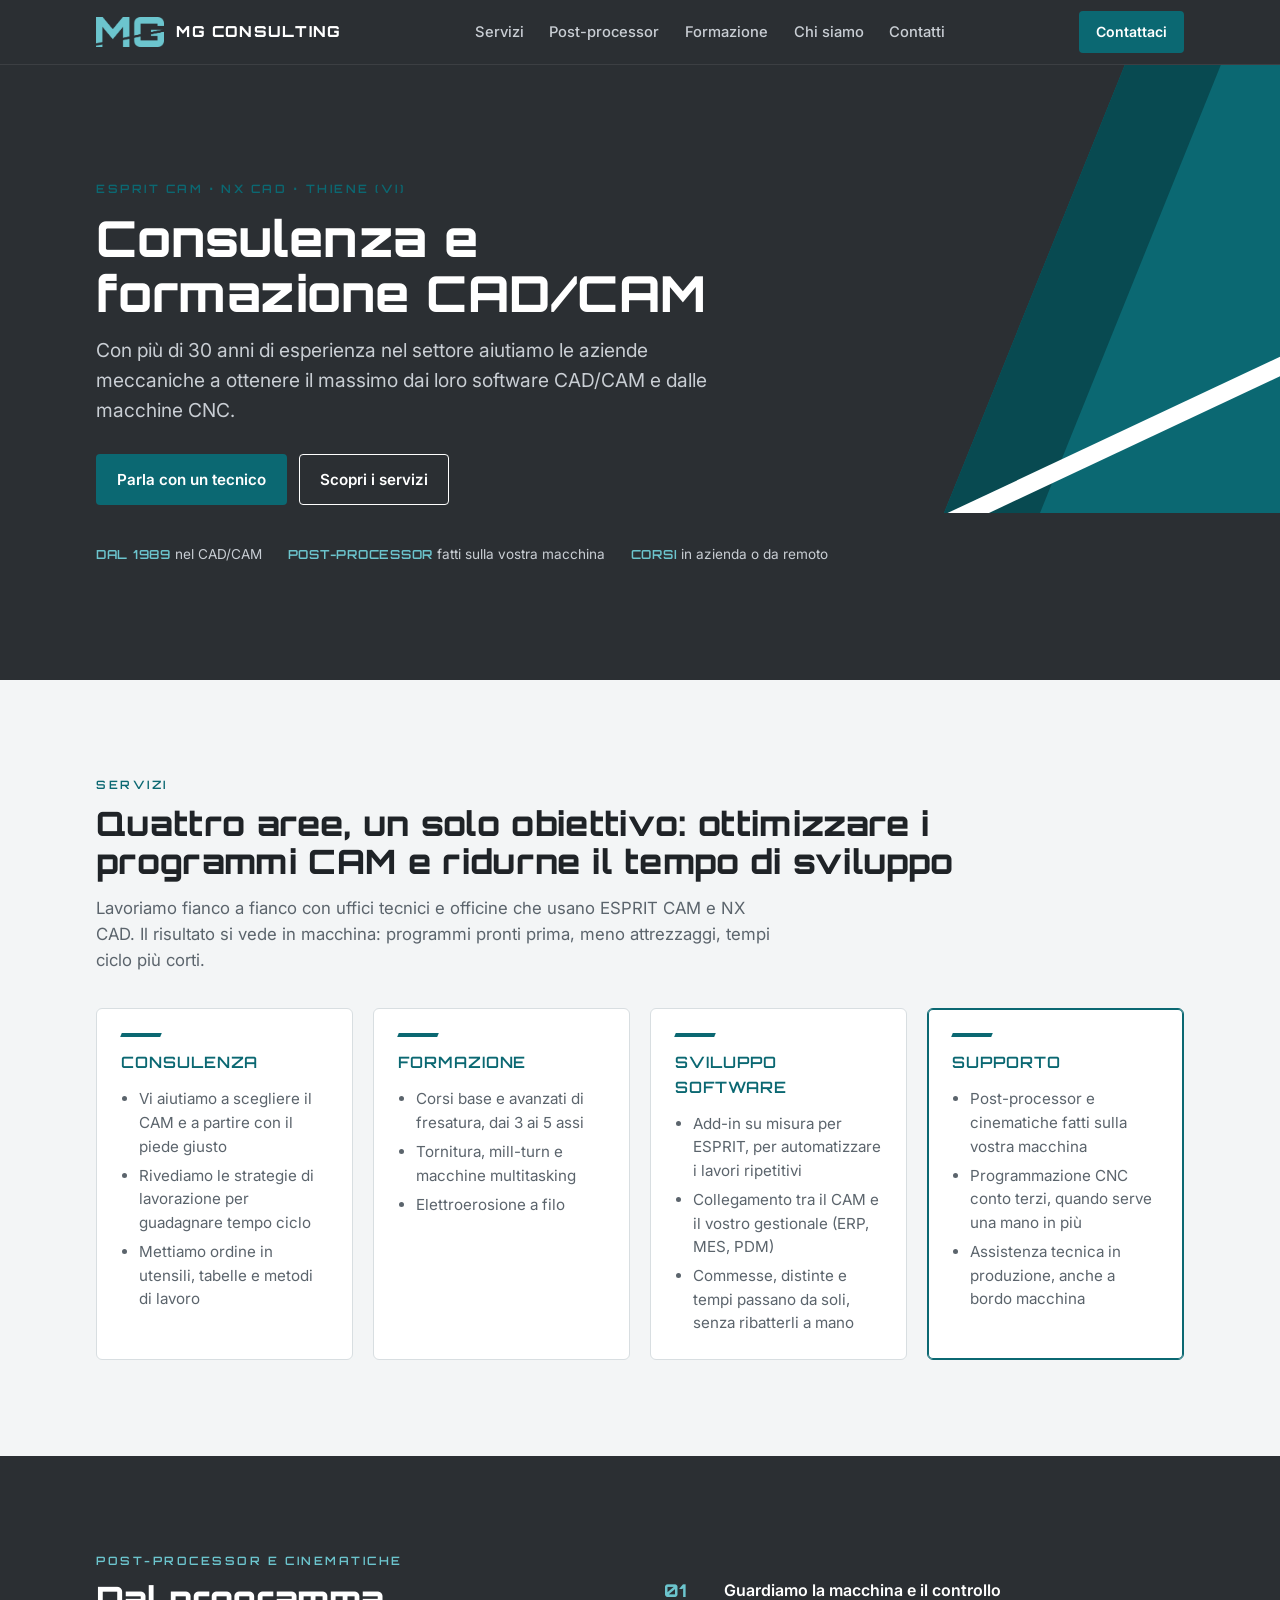
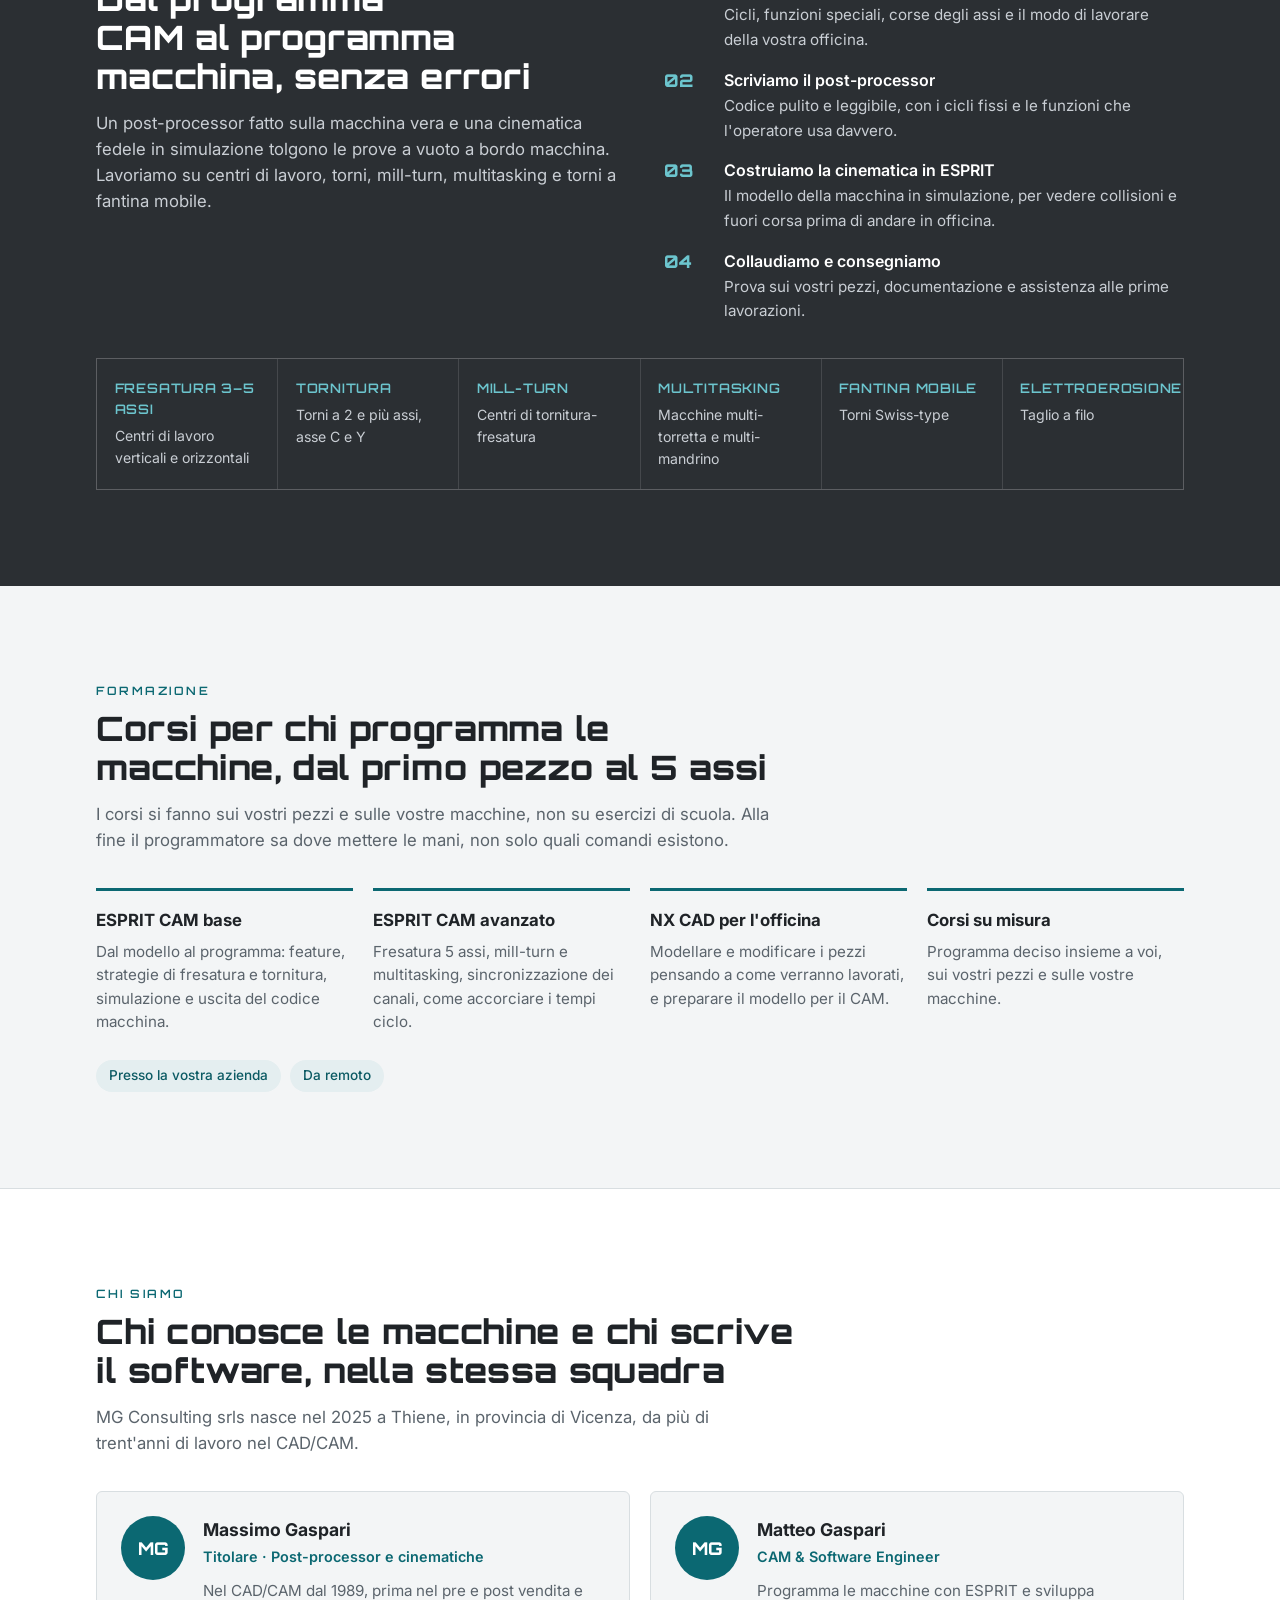
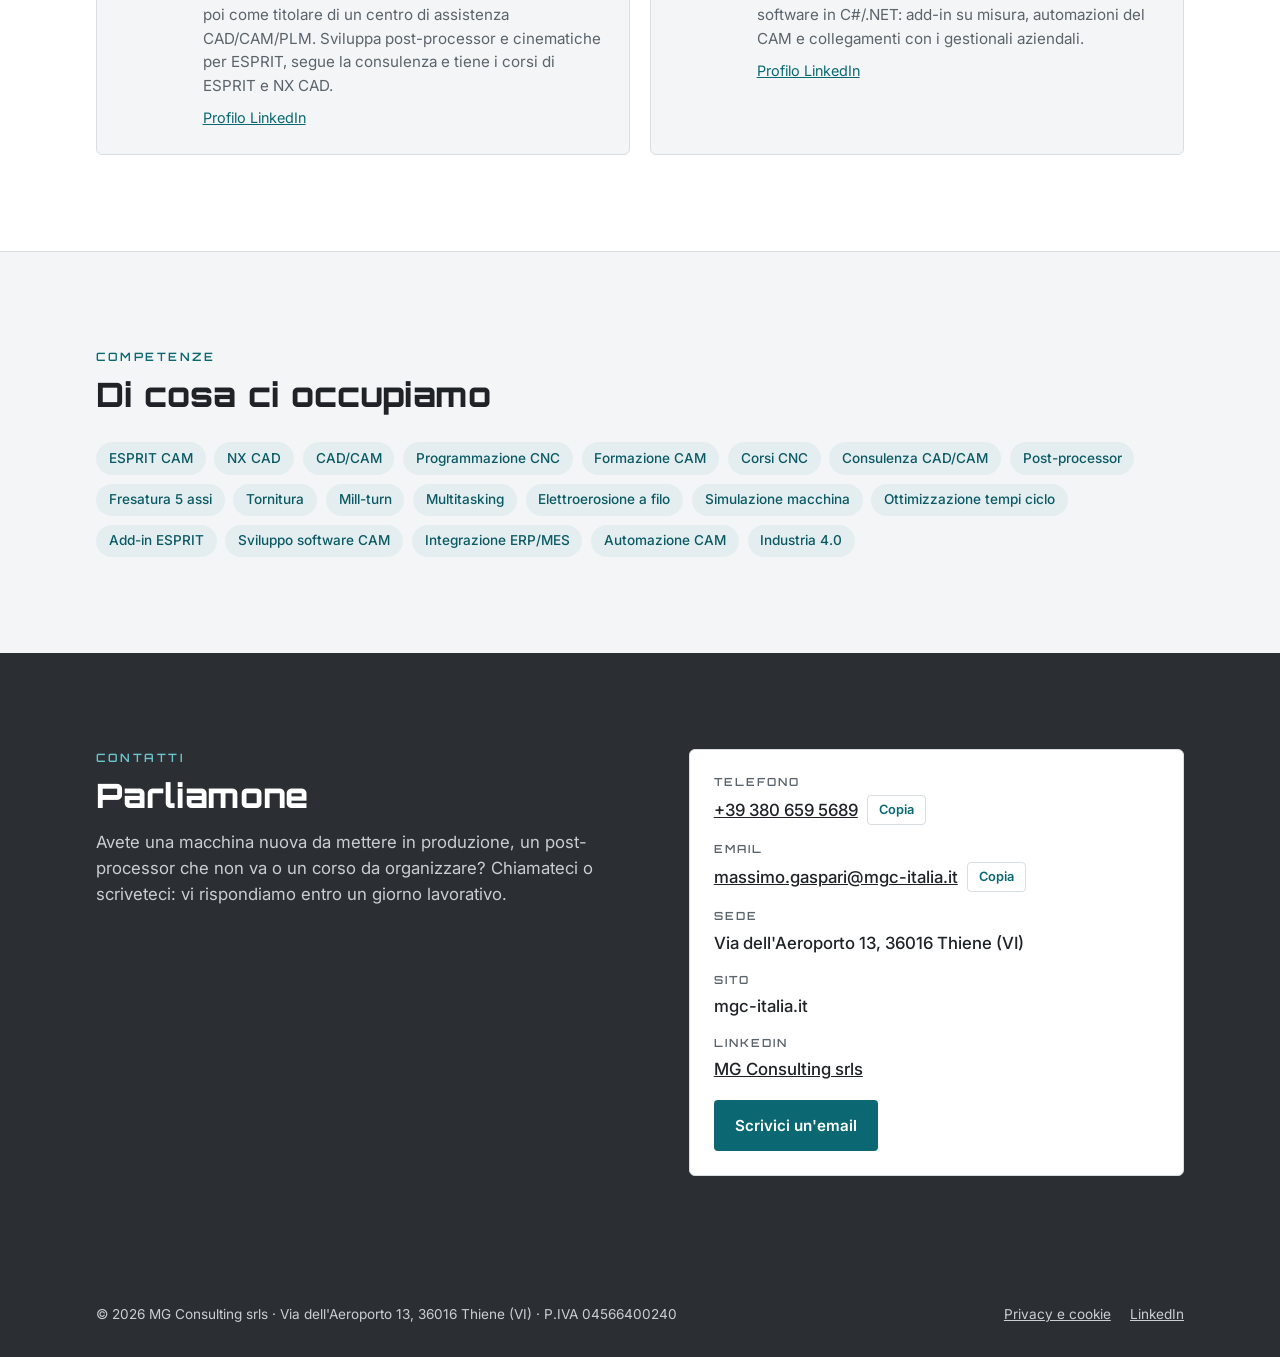
==== index.html @ 458bcc56 "Sito vetrina MG Consulting srls: home, privacy, asset, guida al deploy Co-Authored-By: Claude Fable " ====
<!DOCTYPE html>
<html lang="it">
<head>
<meta charset="utf-8">
<meta name="viewport" content="width=device-width, initial-scale=1">
<title>MG Consulting srls – Consulenza e formazione CAD/CAM su ESPRIT e NX | Thiene (VI)</title>
<meta name="description" content="MG Consulting srls, Thiene (VI): consulenza, formazione, post-processor e cinematiche macchina per ESPRIT CAM e NX CAD. Più di 30 anni di esperienza nel CAD/CAM per aziende meccaniche.">
<link rel="canonical" href="https://www.mgc-italia.it/">
<meta property="og:type" content="website">
<meta property="og:locale" content="it_IT">
<meta property="og:site_name" content="MG Consulting srls">
<meta property="og:title" content="MG Consulting – Consulenza e formazione CAD/CAM">
<meta property="og:description" content="Consulenza, corsi, post-processor e cinematiche per ESPRIT CAM e NX CAD. Thiene (VI).">
<meta property="og:url" content="https://www.mgc-italia.it/">
<meta property="og:image" content="https://www.mgc-italia.it/assets/img/og-image.png">
<meta property="og:image:width" content="1200">
<meta property="og:image:height" content="630">
<meta property="og:image:alt" content="MG Consulting – Consulenza e formazione CAD/CAM">
<meta name="twitter:card" content="summary_large_image">
<meta name="twitter:title" content="MG Consulting – Consulenza e formazione CAD/CAM">
<meta name="twitter:description" content="Consulenza, corsi, post-processor e cinematiche per ESPRIT CAM e NX CAD. Thiene (VI).">
<meta name="twitter:image" content="https://www.mgc-italia.it/assets/img/og-image.png">
<meta name="theme-color" content="#2B2F33">
<link rel="icon" href="favicon.ico" sizes="any">
<link rel="icon" type="image/png" sizes="32x32" href="assets/img/favicon-32.png">
<link rel="apple-touch-icon" href="assets/img/apple-touch-icon.png">
<link rel="preconnect" href="https://fonts.googleapis.com">
<link rel="preconnect" href="https://fonts.gstatic.com" crossorigin>
<link rel="stylesheet" href="https://fonts.googleapis.com/css2?family=Orbitron:wght@600;800&family=Inter:wght@400;500;600;700&display=swap">
<link rel="stylesheet" href="assets/css/style.css">
<script type="application/ld+json">
{
  "@context": "https://schema.org",
  "@type": "ProfessionalService",
  "name": "MG Consulting srls",
  "description": "Consulenza, formazione, post-processor e sviluppo software CAD/CAM su ESPRIT CAM e NX CAD.",
  "url": "https://www.mgc-italia.it/",
  "logo": "https://www.mgc-italia.it/assets/img/logo-quadrato.png",
  "image": "https://www.mgc-italia.it/assets/img/og-image.png",
  "telephone": "+39 380 659 5689",
  "email": "massimo.gaspari@mgc-italia.it",
  "vatID": "IT04566400240",
  "foundingDate": "2025",
  "address": {
    "@type": "PostalAddress",
    "streetAddress": "Via dell'Aeroporto 13",
    "postalCode": "36016",
    "addressLocality": "Thiene",
    "addressRegion": "VI",
    "addressCountry": "IT"
  },
  "sameAs": ["https://www.linkedin.com/company/mg-consulting-cadcam/"],
  "knowsAbout": ["ESPRIT CAM", "NX CAD", "Post-processor", "Programmazione CNC", "Formazione CAD/CAM"]
}
</script>
</head>
<body>
<!-- Link "salta al contenuto": visibile solo quando riceve il focus da tastiera -->
<a class="skip" href="#top">Vai al contenuto</a>
<header>
  <div class="wrap nav">
    <a class="brand" href="#top" aria-label="MG Consulting, inizio pagina">
      <img src="assets/img/logo-chiaro.png" alt="" width="68" height="30">
      <span>MG CONSULTING</span>
    </a>
    <nav class="menu" aria-label="Principale">
      <!-- Bottone visibile solo su schermi stretti: apre/chiude la lista dei link -->
      <button class="menu-toggle" type="button" aria-expanded="false" aria-controls="menu-links">Menu</button>
      <ul id="menu-links">
        <li><a href="#servizi">Servizi</a></li>
        <li><a href="#post">Post-processor</a></li>
        <li><a href="#formazione">Formazione</a></li>
        <li><a href="#team">Chi siamo</a></li>
        <li><a href="#contatti">Contatti</a></li>
      </ul>
    </nav>
    <a class="btn btn-primary" href="#contatti">Contattaci</a>
  </div>
</header>

<main id="top">
<section class="hero">
  <svg class="cut" viewBox="0 0 1600 560" preserveAspectRatio="xMaxYMid slice" aria-hidden="true" focusable="false">
    <polygon points="1180,560 1600,560 1600,0 1406,0" fill="#0B6872"/>
    <polygon points="1180,560 1300,560 1526,0 1406,0" fill="#084A51"/>
    <line x1="1040" y1="640" x2="1700" y2="330" stroke="#FFFFFF" stroke-width="22"/>
  </svg>
  <div class="wrap">
    <p class="eyebrow">ESPRIT CAM · NX CAD · Thiene (VI)</p>
    <h1>Consulenza e formazione CAD/CAM</h1>
    <p class="lead">Con più di 30 anni di esperienza nel settore aiutiamo le aziende meccaniche a ottenere il massimo dai loro software CAD/CAM e dalle macchine CNC.</p>
    <div class="cta">
      <a class="btn btn-primary" href="#contatti">Parla con un tecnico</a>
      <a class="btn btn-ghost" href="#servizi">Scopri i servizi</a>
    </div>
    <div class="facts">
      <div><b>DAL 1989</b> nel CAD/CAM</div>
      <div><b>POST-PROCESSOR</b> fatti sulla vostra macchina</div>
      <div><b>CORSI</b> in azienda o da remoto</div>
    </div>
  </div>
</section>

<section id="servizi">
  <div class="wrap">
    <p class="eyebrow">Servizi</p>
    <h2>Quattro aree, un solo obiettivo: ottimizzare i programmi CAM e ridurne il tempo di sviluppo</h2>
    <p class="lead">Lavoriamo fianco a fianco con uffici tecnici e officine che usano ESPRIT CAM e NX CAD. Il risultato si vede in macchina: programmi pronti prima, meno attrezzaggi, tempi ciclo più corti.</p>
    <div class="grid grid-4">
      <article class="card">
        <div class="mark" aria-hidden="true"></div>
        <h3>Consulenza</h3>
        <ul>
          <li>Vi aiutiamo a scegliere il CAM e a partire con il piede giusto</li>
          <li>Rivediamo le strategie di lavorazione per guadagnare tempo ciclo</li>
          <li>Mettiamo ordine in utensili, tabelle e metodi di lavoro</li>
        </ul>
      </article>
      <article class="card">
        <div class="mark" aria-hidden="true"></div>
        <h3>Formazione</h3>
        <ul>
          <li>Corsi base e avanzati di fresatura, dai 3 ai 5 assi</li>
          <li>Tornitura, mill-turn e macchine multitasking</li>
          <li>Elettroerosione a filo</li>
        </ul>
      </article>
      <article class="card">
        <div class="mark" aria-hidden="true"></div>
        <h3>Sviluppo software</h3>
        <ul>
          <li>Add-in su misura per ESPRIT, per automatizzare i lavori ripetitivi</li>
          <li>Collegamento tra il CAM e il vostro gestionale (ERP, MES, PDM)</li>
          <li>Commesse, distinte e tempi passano da soli, senza ribatterli a mano</li>
        </ul>
      </article>
      <article class="card main">
        <div class="mark" aria-hidden="true"></div>
        <h3>Supporto</h3>
        <ul>
          <li>Post-processor e cinematiche fatti sulla vostra macchina</li>
          <li>Programmazione CNC conto terzi, quando serve una mano in più</li>
          <li>Assistenza tecnica in produzione, anche a bordo macchina</li>
        </ul>
      </article>
    </div>
  </div>
</section>

<section id="post" class="band">
  <div class="wrap">
    <div class="two">
      <div>
        <p class="eyebrow">Post-processor e cinematiche</p>
        <h2>Dal programma CAM al programma macchina, senza errori</h2>
        <p class="lead">Un post-processor fatto sulla macchina vera e una cinematica fedele in simulazione tolgono le prove a vuoto a bordo macchina. Lavoriamo su centri di lavoro, torni, mill-turn, multitasking e torni a fantina mobile.</p>
      </div>
      <ol class="steps">
        <li><div><b>Guardiamo la macchina e il controllo</b><span>Cicli, funzioni speciali, corse degli assi e il modo di lavorare della vostra officina.</span></div></li>
        <li><div><b>Scriviamo il post-processor</b><span>Codice pulito e leggibile, con i cicli fissi e le funzioni che l'operatore usa davvero.</span></div></li>
        <li><div><b>Costruiamo la cinematica in ESPRIT</b><span>Il modello della macchina in simulazione, per vedere collisioni e fuori corsa prima di andare in officina.</span></div></li>
        <li><div><b>Collaudiamo e consegniamo</b><span>Prova sui vostri pezzi, documentazione e assistenza alle prime lavorazioni.</span></div></li>
      </ol>
    </div>
    <!-- role="list" esplicito: con list-style:none alcuni screen reader perdono la semantica di lista -->
    <ul class="machines" role="list" aria-label="Tipi di lavorazione coperti">
      <li><b>FRESATURA 3–5 ASSI</b><span>Centri di lavoro verticali e orizzontali</span></li>
      <li><b>TORNITURA</b><span>Torni a 2 e più assi, asse C e Y</span></li>
      <li><b>MILL-TURN</b><span>Centri di tornitura-fresatura</span></li>
      <li><b>MULTITASKING</b><span>Macchine multi-torretta e multi-mandrino</span></li>
      <li><b>FANTINA MOBILE</b><span>Torni Swiss-type</span></li>
      <li><b>ELETTROEROSIONE</b><span>Taglio a filo</span></li>
    </ul>
  </div>
</section>

<section id="formazione">
  <div class="wrap">
    <p class="eyebrow">Formazione</p>
    <h2>Corsi per chi programma le macchine, dal primo pezzo al 5 assi</h2>
    <p class="lead">I corsi si fanno sui vostri pezzi e sulle vostre macchine, non su esercizi di scuola. Alla fine il programmatore sa dove mettere le mani, non solo quali comandi esistono.</p>
    <div class="courses">
      <div class="course"><h3>ESPRIT CAM base</h3><p>Dal modello al programma: feature, strategie di fresatura e tornitura, simulazione e uscita del codice macchina.</p></div>
      <div class="course"><h3>ESPRIT CAM avanzato</h3><p>Fresatura 5 assi, mill-turn e multitasking, sincronizzazione dei canali, come accorciare i tempi ciclo.</p></div>
      <div class="course"><h3>NX CAD per l'officina</h3><p>Modellare e modificare i pezzi pensando a come verranno lavorati, e preparare il modello per il CAM.</p></div>
      <div class="course"><h3>Corsi su misura</h3><p>Programma deciso insieme a voi, sui vostri pezzi e sulle vostre macchine.</p></div>
    </div>
    <div class="modes">
      <span class="chip">Presso la vostra azienda</span>
      <span class="chip">Da remoto</span>
    </div>
  </div>
</section>

<section id="team" class="team">
  <div class="wrap">
    <p class="eyebrow">Chi siamo</p>
    <h2>Chi conosce le macchine e chi scrive il software, nella stessa squadra</h2>
    <p class="lead">MG Consulting srls nasce nel 2025 a Thiene, in provincia di Vicenza, da più di trent'anni di lavoro nel CAD/CAM.</p>
    <div class="people">
      <article class="person">
        <div class="avatar" aria-hidden="true">MG</div>
        <div>
          <h3>Massimo Gaspari</h3>
          <p class="role">Titolare · Post-processor e cinematiche</p>
          <p>Nel CAD/CAM dal 1989, prima nel pre e post vendita e poi come titolare di un centro di assistenza CAD/CAM/PLM. Sviluppa post-processor e cinematiche per ESPRIT, segue la consulenza e tiene i corsi di ESPRIT e NX CAD.</p>
          <a href="https://www.linkedin.com/in/massimo-gaspari/" target="_blank" rel="noopener" aria-label="Profilo LinkedIn di Massimo Gaspari (si apre in una nuova scheda)">Profilo LinkedIn</a>
        </div>
      </article>
      <article class="person">
        <div class="avatar" aria-hidden="true">MG</div>
        <div>
          <h3>Matteo Gaspari</h3>
          <p class="role">CAM &amp; Software Engineer</p>
          <p>Programma le macchine con ESPRIT e sviluppa software in C#/.NET: add-in su misura, automazioni del CAM e collegamenti con i gestionali aziendali.</p>
          <a href="https://www.linkedin.com/in/matteo-gaspari-7894171b9/" target="_blank" rel="noopener" aria-label="Profilo LinkedIn di Matteo Gaspari (si apre in una nuova scheda)">Profilo LinkedIn</a>
        </div>
      </article>
    </div>
  </div>
</section>

<section id="competenze">
  <div class="wrap">
    <p class="eyebrow">Competenze</p>
    <h2>Di cosa ci occupiamo</h2>
    <div class="tags">
      <span class="chip">ESPRIT CAM</span><span class="chip">NX CAD</span><span class="chip">CAD/CAM</span><span class="chip">Programmazione CNC</span><span class="chip">Formazione CAM</span><span class="chip">Corsi CNC</span><span class="chip">Consulenza CAD/CAM</span><span class="chip">Post-processor</span><span class="chip">Fresatura 5 assi</span><span class="chip">Tornitura</span><span class="chip">Mill-turn</span><span class="chip">Multitasking</span><span class="chip">Elettroerosione a filo</span><span class="chip">Simulazione macchina</span><span class="chip">Ottimizzazione tempi ciclo</span><span class="chip">Add-in ESPRIT</span><span class="chip">Sviluppo software CAM</span><span class="chip">Integrazione ERP/MES</span><span class="chip">Automazione CAM</span><span class="chip">Industria 4.0</span>
    </div>
  </div>
</section>

<section id="contatti" class="band">
  <div class="wrap contact">
    <div>
      <p class="eyebrow">Contatti</p>
      <h2>Parliamone</h2>
      <p class="lead">Avete una macchina nuova da mettere in produzione, un post-processor che non va o un corso da organizzare? Chiamateci o scriveteci: vi rispondiamo entro un giorno lavorativo.</p>
    </div>
    <div class="cbox">
      <dl>
        <div><dt>Telefono</dt><dd><a id="tel" href="tel:+393806595689">+39 380 659 5689</a><button class="copy" type="button" data-copy="+39 380 659 5689" data-target="tel" data-label="Numero di telefono" aria-label="Copia il numero di telefono">Copia</button></dd></div>
        <div><dt>Email</dt><dd><a id="mail" href="mailto:massimo.gaspari@mgc-italia.it">massimo.gaspari@mgc-italia.it</a><button class="copy" type="button" data-copy="massimo.gaspari@mgc-italia.it" data-target="mail" data-label="Indirizzo email" aria-label="Copia l'indirizzo email">Copia</button></dd></div>
        <div><dt>Sede</dt><dd>Via dell'Aeroporto 13, 36016 Thiene (VI)</dd></div>
        <div><dt>Sito</dt><dd>mgc-italia.it</dd></div>
        <div><dt>LinkedIn</dt><dd><a href="https://www.linkedin.com/company/mg-consulting-cadcam/" target="_blank" rel="noopener" aria-label="MG Consulting srls su LinkedIn (si apre in una nuova scheda)">MG Consulting srls</a></dd></div>
      </dl>
      <a class="btn btn-primary" href="mailto:massimo.gaspari@mgc-italia.it">Scrivici un'email</a>
      <!-- Regione live: annuncia agli screen reader l'esito dei pulsanti "Copia" -->
      <span id="copy-live" class="sr-only" aria-live="polite" aria-atomic="true"></span>
    </div>
  </div>
</section>
</main>

<footer>
  <div class="wrap">
    <div>© 2026 MG Consulting srls · Via dell'Aeroporto 13, 36016 Thiene (VI) · P.IVA 04566400240</div>
    <nav class="flinks" aria-label="Piè di pagina"><a href="privacy.html">Privacy e cookie</a><a href="https://www.linkedin.com/company/mg-consulting-cadcam/" target="_blank" rel="noopener" aria-label="LinkedIn (si apre in una nuova scheda)">LinkedIn</a></nav>
  </div>
</footer>

<script>
(function(){
  'use strict';

  /* Menu mobile: il bottone "Menu" mostra/nasconde la lista dei link (solo sotto i 900px, vedi CSS) */
  var nav=document.querySelector('.menu'), toggle=document.querySelector('.menu-toggle');
  if(nav&&toggle){
    function setOpen(open){
      nav.classList.toggle('open',open);
      toggle.setAttribute('aria-expanded',open?'true':'false');
    }
    toggle.addEventListener('click',function(){ setOpen(!nav.classList.contains('open')); });
    // Chiude il menu quando si sceglie una voce o si preme Esc
    nav.querySelectorAll('a').forEach(function(a){ a.addEventListener('click',function(){ setOpen(false); }); });
    document.addEventListener('keydown',function(e){
      if(e.key==='Escape'&&nav.classList.contains('open')){ setOpen(false); toggle.focus(); }
    });
  }

  /* Pulsanti "Copia": navigator.clipboard, con fallback su execCommand e infine sulla selezione del testo */
  var live=document.getElementById('copy-live');
  function announce(msg){
    if(!live) return;
    live.textContent='';
    setTimeout(function(){ live.textContent=msg; },50);
  }
  function selectText(el){
    var r=document.createRange(); r.selectNodeContents(el);
    var s=window.getSelection(); s.removeAllRanges(); s.addRange(r);
  }
  function legacyCopy(text){
    var ta=document.createElement('textarea');
    ta.value=text; ta.setAttribute('readonly',''); ta.setAttribute('aria-hidden','true');
    ta.style.position='fixed'; ta.style.left='-9999px';
    document.body.appendChild(ta); ta.select();
    var ok=false;
    try{ ok=document.execCommand('copy'); }catch(e){ ok=false; }
    document.body.removeChild(ta);
    return ok;
  }
  document.querySelectorAll('.copy').forEach(function(b){
    b.addEventListener('click',function(){
      var text=b.dataset.copy, label=b.dataset.label||'Testo';
      function done(){
        b.textContent='Copiato';
        announce(label+' copiato negli appunti');
        setTimeout(function(){ b.textContent='Copia'; },1500);
      }
      function fail(){
        var target=document.getElementById(b.dataset.target);
        if(target) selectText(target);
        announce('Copia automatica non disponibile: il testo è selezionato, copialo manualmente');
      }
      if(navigator.clipboard&&navigator.clipboard.writeText){
        navigator.clipboard.writeText(text).then(done,function(){ legacyCopy(text)?done():fail(); });
      }else{
        legacyCopy(text)?done():fail();
      }
    });
  });
})();
</script>
</body>
</html>
---- assets/css/style.css ----
/* MG Consulting srls — foglio di stile del sito
   Colori e font del marchio: grafite + verde petrolio, Orbitron per i titoli, Inter per il testo. */
/* Layout: una colonna centrata (max 1120px); bande a tutta larghezza; firma visiva = il "taglio" diagonale del logo */
:root{
  --teal:#0B6872; --teal-deep:#084A51; --teal-light:#6CC5CE; --graphite:#2B2F33;
  --bg:#F3F5F6; --bg-2:#FFFFFF; --fg:#1F2327; --fg-2:#5B646C; --line:#D8DEE1;
  --band:#2B2F33; --band-fg:#FFFFFF; --band-fg-2:#C9CED4; --accent:#0B6872; --accent-ink:#FFFFFF;
  --chip:#E4EEF0; --chip-fg:#0B5A63;
  --display:'Orbitron',system-ui,sans-serif; --body:'Inter',system-ui,-apple-system,"Segoe UI",sans-serif;
}
@media (prefers-color-scheme: dark){ :root{
  --bg:#1C1F22; --bg-2:#25292D; --fg:#ECEFF1; --fg-2:#A9B2BA; --line:#394045;
  --band:#15181B; --accent:#0F7F8B; --chip:#1E3C41; --chip-fg:#9ADCE3; color-scheme:dark } }

*,*::before,*::after{box-sizing:border-box}
body{background:var(--bg);color:var(--fg);font-family:var(--body);font-size:16px;line-height:1.55;margin:0}
h1,h2,h3{margin:0;text-wrap:balance}
p{margin:0}
a{color:inherit}
img{max-width:100%}
.wrap{max-width:1120px;margin-inline:auto;padding-left:max(16px,env(safe-area-inset-left,0px));padding-right:max(16px,env(safe-area-inset-right,0px))}
.eyebrow{font-family:var(--display);font-weight:600;font-size:.72rem;letter-spacing:.22em;text-transform:uppercase;color:var(--accent)}
.band .eyebrow{color:var(--teal-light)}
h2{font-family:var(--display);font-weight:800;font-size:clamp(1.5rem,3.2vw,2.1rem);letter-spacing:.01em;line-height:1.15;margin-top:.6rem}
.lead{color:var(--fg-2);font-size:1.05rem;max-width:62ch;margin-top:.9rem}
section{padding-block:clamp(56px,8vw,96px)}
.btn{display:inline-flex;align-items:center;gap:.5rem;padding:.8rem 1.25rem;border-radius:4px;font-weight:600;text-decoration:none;font-size:.95rem;border:1.5px solid transparent;transition:background .15s,color .15s}
.btn-primary{background:var(--accent);color:var(--accent-ink)}
.btn-primary:hover{background:var(--teal-deep)}
.btn-ghost{border-color:currentColor;color:var(--band-fg)}
.btn-ghost:hover{background:rgba(255,255,255,.08)}
/* Focus da tastiera: verde petrolio sulle sezioni chiare (5.9:1 su --bg), verde chiaro su quelle scure (6.8:1 su --band) */
:focus-visible{outline:3px solid var(--accent);outline-offset:2px}
header :focus-visible,.hero :focus-visible,.band :focus-visible,footer :focus-visible{outline-color:var(--teal-light)}
.cbox :focus-visible{outline-color:var(--accent)}
/* Testo presente solo per gli screen reader (es. regione aria-live dei pulsanti Copia) */
.sr-only{position:absolute;width:1px;height:1px;padding:0;margin:-1px;overflow:hidden;clip:rect(0,0,0,0);white-space:nowrap;border:0}

/* Header */
header{position:sticky;top:0;z-index:9;background:var(--band);color:var(--band-fg);border-bottom:1px solid rgba(255,255,255,.08)}
.nav{display:flex;align-items:center;justify-content:space-between;gap:1rem;min-height:64px}
.brand{display:flex;align-items:center;gap:.75rem;text-decoration:none}
.brand img{height:30px;width:auto}
.brand span{font-family:var(--display);font-weight:800;font-size:.95rem;letter-spacing:.08em;white-space:nowrap}
.nav ul{list-style:none;margin:0;padding:0;display:flex;gap:1.6rem;font-size:.92rem;font-weight:500}
.nav ul a{text-decoration:none;color:var(--band-fg-2);white-space:nowrap}
.nav ul a:hover{color:var(--band-fg)}
.nav .btn{padding:.55rem 1rem;font-size:.88rem}
.menu-toggle{display:none;background:transparent;color:var(--band-fg);border:1.5px solid rgba(255,255,255,.35);border-radius:4px;padding:.5rem .8rem;font:inherit;font-size:.88rem;font-weight:600;cursor:pointer}
.menu-toggle:hover{border-color:var(--band-fg)}
.menu-toggle[aria-expanded="true"]{background:rgba(255,255,255,.08)}
/* Sotto i 900px la lista dei link sparisce e compare il bottone "Menu";
   il pannello si apre sotto l'header (position:absolute rispetto all'header, che è sticky) */
@media (max-width:900px){
  .nav{gap:.75rem}
  .menu{margin-left:auto}
  .menu-toggle{display:inline-flex;align-items:center}
  .nav ul{display:none;position:absolute;top:100%;left:0;right:0;flex-direction:column;gap:0;background:var(--band);border-bottom:1px solid rgba(255,255,255,.12);padding:.4rem 0 .6rem;box-shadow:0 12px 24px rgba(0,0,0,.25)}
  .menu.open ul{display:flex}
  .nav ul a{display:block;padding:.8rem max(16px,env(safe-area-inset-left,0px));font-size:1rem}
}
/* Su schermi molto stretti resta solo il marchio grafico: il nome esteso non ci sta insieme a Menu e Contattaci */
@media (max-width:480px){.brand span{display:none}}

/* Hero: banda grafite con blocco verde tagliato dalla diagonale */
.hero{background:var(--band);color:var(--band-fg);position:relative;overflow:hidden;padding-block:clamp(64px,9vw,120px)}
.hero .cut{position:absolute;inset:0;pointer-events:none}
.hero .wrap{position:relative}
/* Su schermi stretti il blocco verde viene spostato a destra, così non finisce dietro al titolo */
@media (max-width:820px){.hero .cut{right:auto;height:100%;width:calc(100vw + 300px)}}
.hero h1{margin-top:.8rem;font-family:var(--display);font-weight:800;font-size:clamp(1.7rem,4.4vw,3.1rem);line-height:1.12;letter-spacing:.01em;max-width:16ch}
.hero .lead{color:var(--band-fg-2);font-size:clamp(1rem,1.6vw,1.2rem);max-width:52ch}
.hero .cta{display:flex;flex-wrap:wrap;gap:.75rem;margin-top:1.8rem}
.hero .facts{display:flex;flex-wrap:wrap;gap:.6rem 1.6rem;margin-top:2.4rem;font-size:.85rem;color:var(--band-fg-2)}
.hero .facts b{color:var(--teal-light);font-family:var(--display);font-weight:600;letter-spacing:.06em;font-size:.78rem}

/* Servizi */
.grid{display:grid;gap:1.25rem;margin-top:2.2rem}
.grid-4{grid-template-columns:repeat(auto-fit,minmax(240px,1fr))}
.card{background:var(--bg-2);border:1px solid var(--line);border-radius:6px;padding:1.5rem;min-width:0;display:flex;flex-direction:column;gap:.8rem}
.card h3{font-family:var(--display);font-weight:600;font-size:.98rem;letter-spacing:.06em;text-transform:uppercase;color:var(--accent)}
.card .mark{width:40px;height:4px;background:var(--accent);transform:skewX(-22deg)}
.card ul{margin:0;padding-left:1.1rem;color:var(--fg-2);font-size:.95rem;display:grid;gap:.35rem}
.card.main{border-color:var(--accent);box-shadow:inset 0 0 0 1px var(--accent)}

/* Macchine: striscia scura */
.band{background:var(--band);color:var(--band-fg)}
.band .lead{color:var(--band-fg-2)}
.machines{display:grid;grid-template-columns:repeat(auto-fit,minmax(170px,1fr));gap:1px;background:rgba(255,255,255,.12);border:1px solid rgba(255,255,255,.12);margin:2.2rem 0 0;padding:0;list-style:none}
.machines li{background:var(--band);padding:1.2rem 1.1rem;min-width:0}
.machines b{display:block;font-family:var(--display);font-weight:600;font-size:.82rem;letter-spacing:.06em;color:var(--teal-light)}
.machines span{display:block;color:var(--band-fg-2);font-size:.88rem;margin-top:.35rem}
.two{display:grid;grid-template-columns:1fr 1fr;gap:3rem;align-items:start}
@media (max-width:820px){.two{grid-template-columns:1fr;gap:2rem}}
.steps{list-style:none;margin:1.6rem 0 0;padding:0;display:grid;gap:1rem;counter-reset:s}
.steps li{display:grid;grid-template-columns:44px 1fr;gap:1rem;align-items:start;min-width:0}
.steps li::before{counter-increment:s;content:counter(s,decimal-leading-zero);font-family:var(--display);font-weight:800;color:var(--teal-light);font-size:1.1rem;line-height:1.4}
.steps b{display:block;font-weight:600}
.steps span{color:var(--band-fg-2);font-size:.95rem}

/* Formazione */
.courses{display:grid;grid-template-columns:repeat(auto-fit,minmax(220px,1fr));gap:1.25rem;margin-top:2.2rem}
.course{border-top:3px solid var(--accent);padding-top:1rem;min-width:0}
.course h3{font-weight:700;font-size:1.05rem}
.course p{color:var(--fg-2);font-size:.95rem;margin-top:.4rem}
.modes{display:flex;flex-wrap:wrap;gap:.6rem;margin-top:1.6rem}
.chip{background:var(--chip);color:var(--chip-fg);border-radius:999px;padding:.35rem .8rem;font-size:.85rem;font-weight:500}

/* Team */
.team{background:var(--bg-2);border-block:1px solid var(--line)}
.people{display:grid;grid-template-columns:repeat(auto-fit,minmax(300px,1fr));gap:1.25rem;margin-top:2.2rem}
.person{background:var(--bg);border:1px solid var(--line);border-radius:6px;padding:1.5rem;display:grid;grid-template-columns:64px 1fr;gap:1.1rem;min-width:0}
.avatar{width:64px;height:64px;border-radius:50%;background:var(--accent);color:#fff;display:grid;place-items:center;font-family:var(--display);font-weight:800;font-size:1.1rem}
.person h3{font-weight:700;font-size:1.1rem}
.person .role{color:var(--accent);font-weight:600;font-size:.9rem;margin-top:.15rem}
.person p{color:var(--fg-2);font-size:.95rem;margin-top:.7rem}
.person a{font-size:.9rem;color:var(--accent);display:inline-block;margin-top:.6rem}

/* Competenze */
.tags{display:flex;flex-wrap:wrap;gap:.55rem;margin-top:1.8rem}

/* Contatti */
.contact{display:grid;grid-template-columns:1.1fr 1fr;gap:3rem;align-items:start}
@media (max-width:820px){.contact{grid-template-columns:1fr;gap:2rem}}
.cbox{background:var(--bg-2);color:var(--fg);border:1px solid var(--line);border-radius:6px;padding:1.5rem;display:grid;gap:1.1rem}
.cbox dl{margin:0;display:grid;gap:1rem}
.cbox dt{font-family:var(--display);font-weight:600;font-size:.7rem;letter-spacing:.18em;text-transform:uppercase;color:var(--fg-2)}
.cbox dd{margin:.25rem 0 0;font-size:1.05rem;font-weight:500;display:flex;flex-wrap:wrap;align-items:center;gap:.6rem}
.copy{border:1px solid var(--line);background:transparent;color:var(--accent);border-radius:4px;padding:.25rem .6rem;font:inherit;font-size:.8rem;font-weight:600;cursor:pointer}
.copy:hover{background:var(--chip)}
.cbox .btn{justify-self:start}

footer{background:var(--band);color:var(--band-fg-2);font-size:.85rem;padding-block:2rem}
footer .wrap{display:flex;flex-wrap:wrap;justify-content:space-between;gap:1rem}
footer a{color:var(--band-fg-2)}
@media (prefers-reduced-motion:reduce){*{transition:none!important}}
footer .flinks{display:flex;gap:1.2rem}
/* Pulsante Copia: larghezza fissa così "Copia" → "Copiato" non sposta il layout */
.copy{min-width:4.6em;text-align:center}
.skip{position:absolute;left:-999px;top:0;background:var(--accent);color:#fff;padding:.5rem 1rem;z-index:20}
.skip:focus{left:8px}
.skip:focus-visible{outline-color:var(--teal-light)}
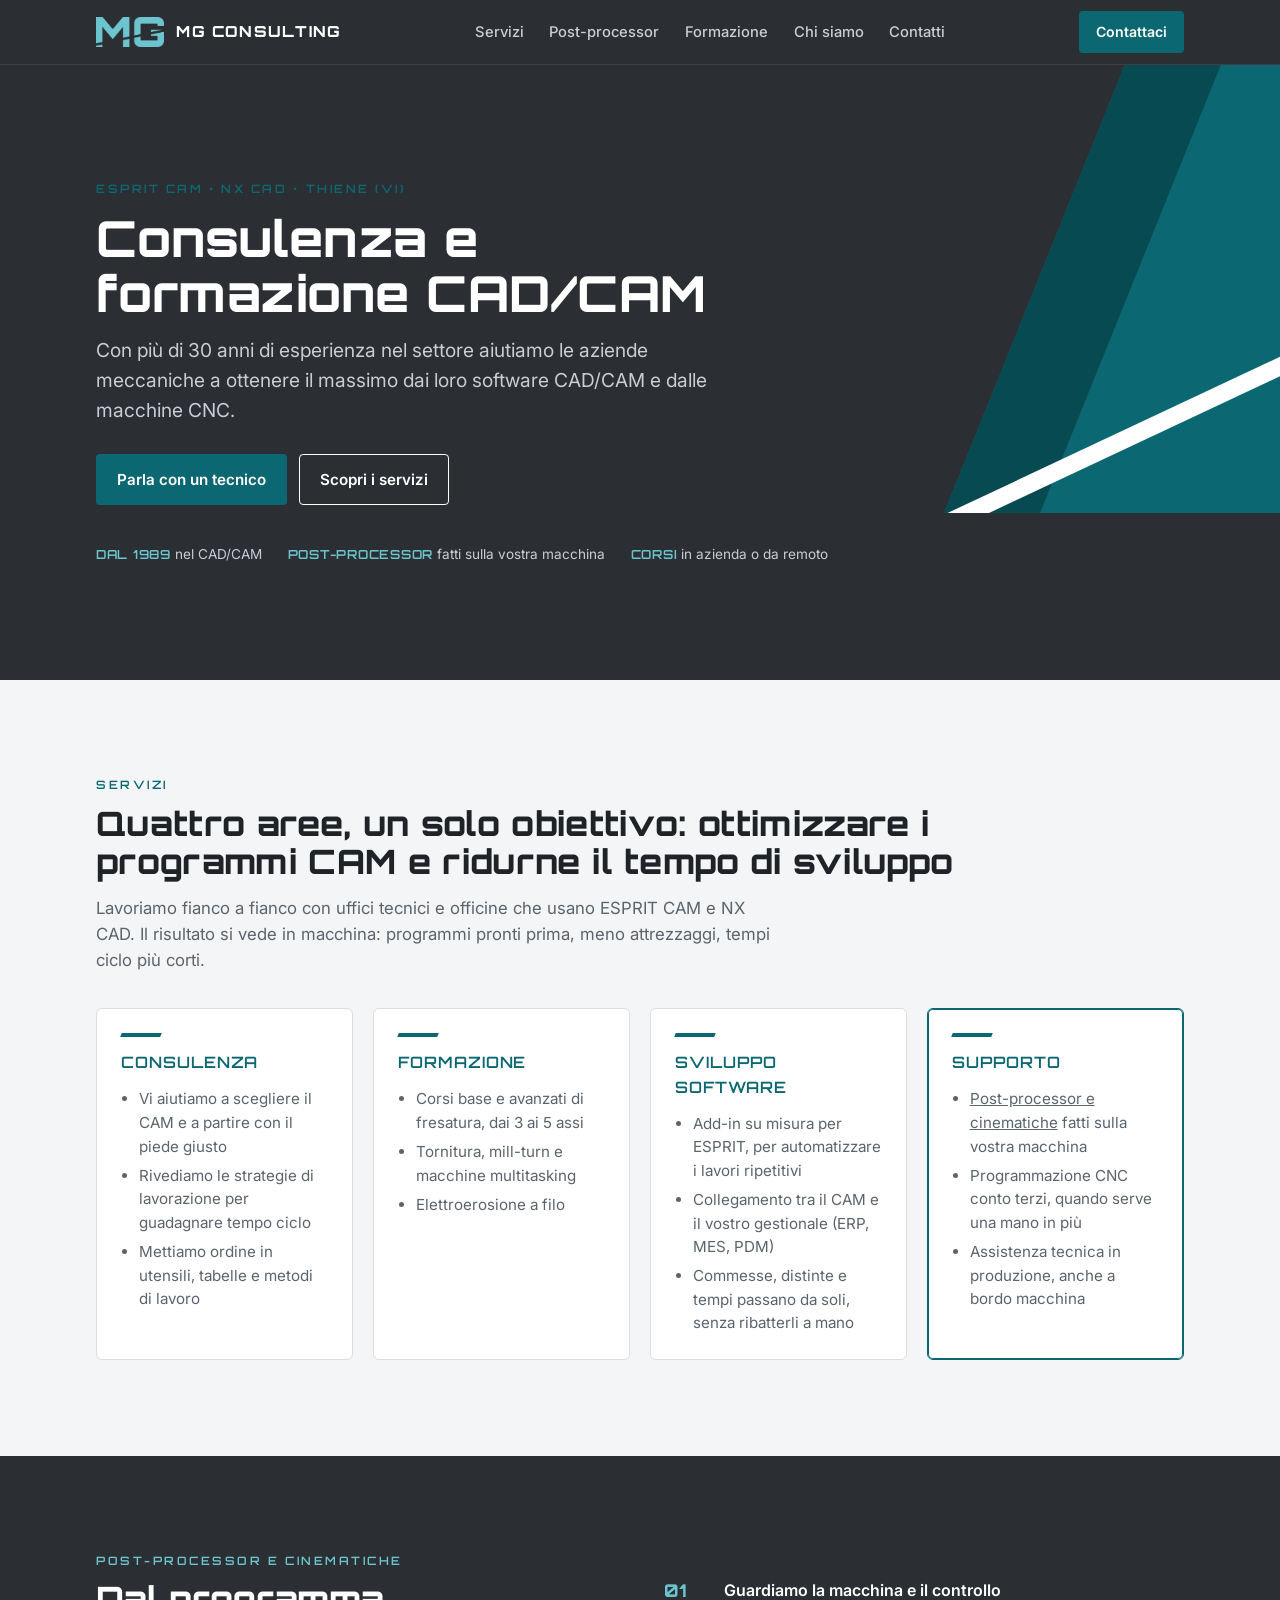
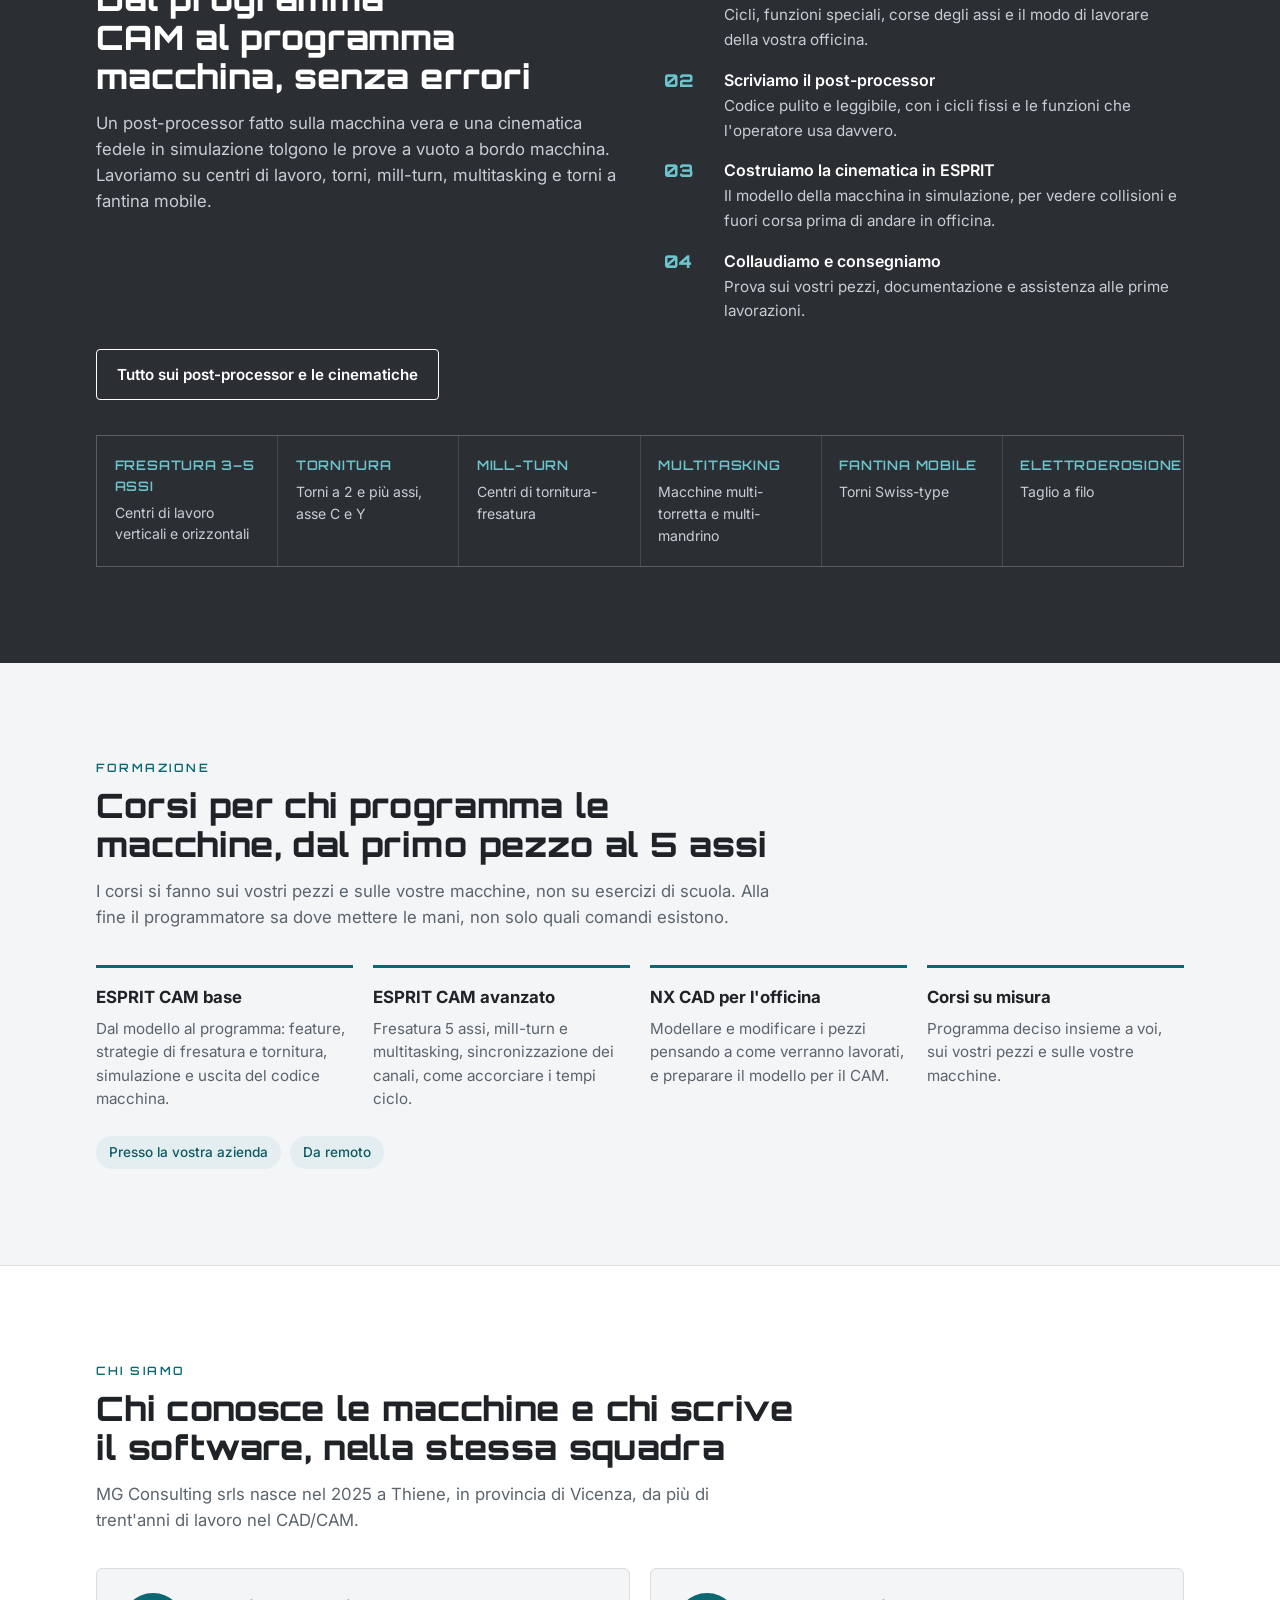
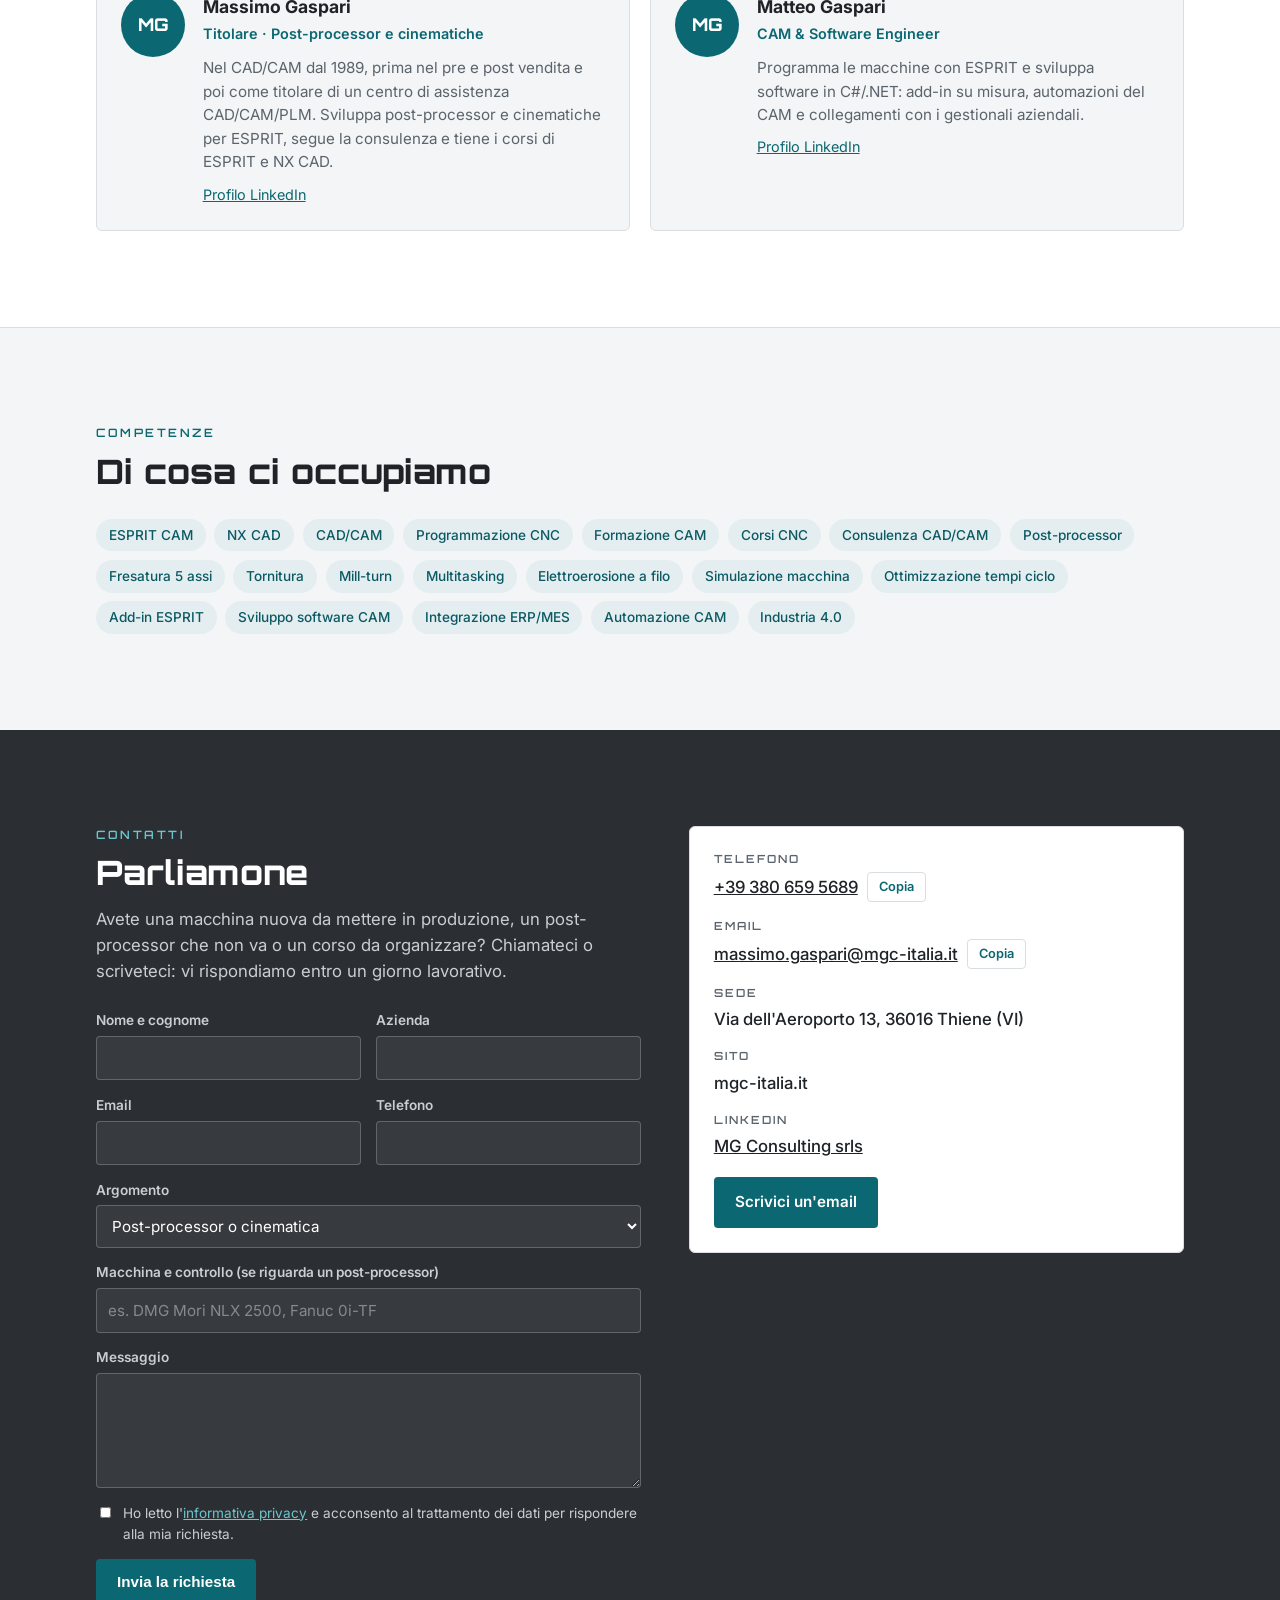
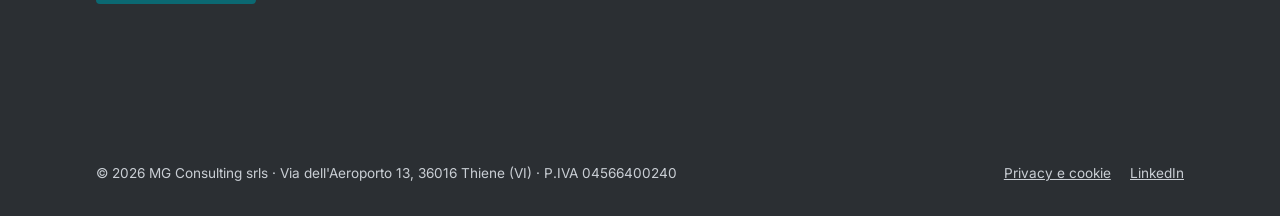
==== commit 366b3362: "Pagina post-processor, modulo di contatto, JS esterno, privacy aggiornata per GitHub Pages Co-Author" ====
--- a/index.html
+++ b/index.html
@@ -68,7 +68,7 @@
       <button class="menu-toggle" type="button" aria-expanded="false" aria-controls="menu-links">Menu</button>
       <ul id="menu-links">
         <li><a href="#servizi">Servizi</a></li>
-        <li><a href="#post">Post-processor</a></li>
+        <li><a href="post-processor.html">Post-processor</a></li>
         <li><a href="#formazione">Formazione</a></li>
         <li><a href="#team">Chi siamo</a></li>
         <li><a href="#contatti">Contatti</a></li>
@@ -138,7 +138,7 @@
         <div class="mark" aria-hidden="true"></div>
         <h3>Supporto</h3>
         <ul>
-          <li>Post-processor e cinematiche fatti sulla vostra macchina</li>
+          <li><a href="post-processor.html">Post-processor e cinematiche</a> fatti sulla vostra macchina</li>
           <li>Programmazione CNC conto terzi, quando serve una mano in più</li>
           <li>Assistenza tecnica in produzione, anche a bordo macchina</li>
         </ul>
@@ -162,6 +162,7 @@
         <li><div><b>Collaudiamo e consegniamo</b><span>Prova sui vostri pezzi, documentazione e assistenza alle prime lavorazioni.</span></div></li>
       </ol>
     </div>
+    <p style="margin-top:1.6rem"><a class="btn btn-ghost" href="post-processor.html">Tutto sui post-processor e le cinematiche</a></p>
     <!-- role="list" esplicito: con list-style:none alcuni screen reader perdono la semantica di lista -->
     <ul class="machines" role="list" aria-label="Tipi di lavorazione coperti">
       <li><b>FRESATURA 3–5 ASSI</b><span>Centri di lavoro verticali e orizzontali</span></li>
@@ -236,6 +237,30 @@
       <p class="eyebrow">Contatti</p>
       <h2>Parliamone</h2>
       <p class="lead">Avete una macchina nuova da mettere in produzione, un post-processor che non va o un corso da organizzare? Chiamateci o scriveteci: vi rispondiamo entro un giorno lavorativo.</p>
+      <form class="contact-form" novalidate>
+        <div class="f2">
+          <label>Nome e cognome<input type="text" name="nome" id="c-nome" required autocomplete="name"></label>
+          <label>Azienda<input type="text" name="azienda" id="c-azienda" autocomplete="organization"></label>
+        </div>
+        <div class="f2">
+          <label>Email<input type="email" name="email" id="c-email" required autocomplete="email"></label>
+          <label>Telefono<input type="tel" name="telefono" id="c-tel" autocomplete="tel"></label>
+        </div>
+        <label>Argomento
+          <select name="argomento" id="c-arg">
+            <option>Post-processor o cinematica</option>
+            <option>Corso di formazione</option>
+            <option>Consulenza CAM</option>
+            <option>Sviluppo software / add-in</option>
+            <option>Altro</option>
+          </select>
+        </label>
+        <label>Macchina e controllo (se riguarda un post-processor)<input type="text" name="macchina" id="c-mac" placeholder="es. DMG Mori NLX 2500, Fanuc 0i-TF"></label>
+        <label>Messaggio<textarea name="messaggio" id="c-msg" rows="4" required></textarea></label>
+        <label class="check"><input type="checkbox" name="privacy" id="c-priv" required><span>Ho letto l'<a href="privacy.html">informativa privacy</a> e acconsento al trattamento dei dati per rispondere alla mia richiesta.</span></label>
+        <button class="btn btn-primary" type="submit">Invia la richiesta</button>
+        <p class="form-status" role="status" aria-live="polite"></p>
+      </form>
     </div>
     <div class="cbox">
       <dl>
@@ -260,67 +285,6 @@
   </div>
 </footer>
 
-<script>
-(function(){
-  'use strict';
-
-  /* Menu mobile: il bottone "Menu" mostra/nasconde la lista dei link (solo sotto i 900px, vedi CSS) */
-  var nav=document.querySelector('.menu'), toggle=document.querySelector('.menu-toggle');
-  if(nav&&toggle){
-    function setOpen(open){
-      nav.classList.toggle('open',open);
-      toggle.setAttribute('aria-expanded',open?'true':'false');
-    }
-    toggle.addEventListener('click',function(){ setOpen(!nav.classList.contains('open')); });
-    // Chiude il menu quando si sceglie una voce o si preme Esc
-    nav.querySelectorAll('a').forEach(function(a){ a.addEventListener('click',function(){ setOpen(false); }); });
-    document.addEventListener('keydown',function(e){
-      if(e.key==='Escape'&&nav.classList.contains('open')){ setOpen(false); toggle.focus(); }
-    });
-  }
-
-  /* Pulsanti "Copia": navigator.clipboard, con fallback su execCommand e infine sulla selezione del testo */
-  var live=document.getElementById('copy-live');
-  function announce(msg){
-    if(!live) return;
-    live.textContent='';
-    setTimeout(function(){ live.textContent=msg; },50);
-  }
-  function selectText(el){
-    var r=document.createRange(); r.selectNodeContents(el);
-    var s=window.getSelection(); s.removeAllRanges(); s.addRange(r);
-  }
-  function legacyCopy(text){
-    var ta=document.createElement('textarea');
-    ta.value=text; ta.setAttribute('readonly',''); ta.setAttribute('aria-hidden','true');
-    ta.style.position='fixed'; ta.style.left='-9999px';
-    document.body.appendChild(ta); ta.select();
-    var ok=false;
-    try{ ok=document.execCommand('copy'); }catch(e){ ok=false; }
-    document.body.removeChild(ta);
-    return ok;
-  }
-  document.querySelectorAll('.copy').forEach(function(b){
-    b.addEventListener('click',function(){
-      var text=b.dataset.copy, label=b.dataset.label||'Testo';
-      function done(){
-        b.textContent='Copiato';
-        announce(label+' copiato negli appunti');
-        setTimeout(function(){ b.textContent='Copia'; },1500);
-      }
-      function fail(){
-        var target=document.getElementById(b.dataset.target);
-        if(target) selectText(target);
-        announce('Copia automatica non disponibile: il testo è selezionato, copialo manualmente');
-      }
-      if(navigator.clipboard&&navigator.clipboard.writeText){
-        navigator.clipboard.writeText(text).then(done,function(){ legacyCopy(text)?done():fail(); });
-      }else{
-        legacyCopy(text)?done():fail();
-      }
-    });
-  });
-})();
-</script>
+<script src="assets/js/main.js"></script>
 </body>
 </html>
--- a/assets/css/style.css
+++ b/assets/css/style.css
@@ -140,3 +140,35 @@
 .skip{position:absolute;left:-999px;top:0;background:var(--accent);color:#fff;padding:.5rem 1rem;z-index:20}
 .skip:focus{left:8px}
 .skip:focus-visible{outline-color:var(--teal-light)}
+
+/* Modulo di contatto */
+.contact-form{margin-top:1.6rem;display:grid;gap:.9rem;max-width:560px}
+.contact-form .f2{display:grid;grid-template-columns:1fr 1fr;gap:.9rem}
+@media (max-width:560px){.contact-form .f2{grid-template-columns:1fr}}
+.contact-form label{display:grid;gap:.3rem;font-size:.85rem;font-weight:600;color:var(--band-fg-2);min-width:0}
+.contact-form input,.contact-form select,.contact-form textarea{font:inherit;font-weight:400;font-size:.95rem;padding:.6rem .7rem;border-radius:4px;border:1px solid rgba(255,255,255,.22);background:rgba(255,255,255,.06);color:var(--band-fg);width:100%;min-width:0}
+.contact-form input::placeholder,.contact-form textarea::placeholder{color:rgba(255,255,255,.4)}
+.contact-form input:focus,.contact-form select:focus,.contact-form textarea:focus{outline:3px solid var(--teal-light);outline-offset:1px;border-color:transparent}
+.contact-form select option{color:#1F2327}
+.contact-form .check{display:flex;gap:.6rem;align-items:flex-start;font-weight:400;font-size:.85rem}
+.contact-form .check input{width:auto;margin-top:.2rem}
+.contact-form .check a{color:var(--teal-light)}
+.contact-form button{justify-self:start}
+.form-status{font-size:.9rem;min-height:1.2em}
+.form-status.ok{color:var(--teal-light)}
+.form-status.err{color:#FFB4A8}
+/* Pagina interna (post-processor) */
+.page-hero{background:var(--band);color:var(--band-fg);padding-block:clamp(48px,7vw,80px)}
+.page-hero h1{font-family:var(--display);font-weight:800;font-size:clamp(1.6rem,3.8vw,2.6rem);line-height:1.15;letter-spacing:.01em}
+.page-hero .lead{color:var(--band-fg-2)}
+.prose{max-width:68ch}
+.prose p+p{margin-top:.9rem}
+.checklist{list-style:none;margin:1.6rem 0 0;padding:0;display:grid;gap:.7rem}
+.checklist li{display:grid;grid-template-columns:22px 1fr;gap:.7rem;align-items:start}
+.checklist li::before{content:"";width:14px;height:14px;margin-top:.35rem;background:var(--accent);transform:skewX(-22deg)}
+.faq{display:grid;gap:.6rem;margin-top:1.8rem;max-width:72ch}
+.faq details{background:var(--bg-2);border:1px solid var(--line);border-radius:6px;padding:.9rem 1.1rem}
+.faq summary{font-weight:600;cursor:pointer}
+.faq details p{color:var(--fg-2);margin-top:.6rem;font-size:.95rem}
+.breadcrumb{font-size:.85rem;color:var(--band-fg-2);margin-bottom:1rem}
+.breadcrumb a{color:var(--teal-light);text-decoration:none}
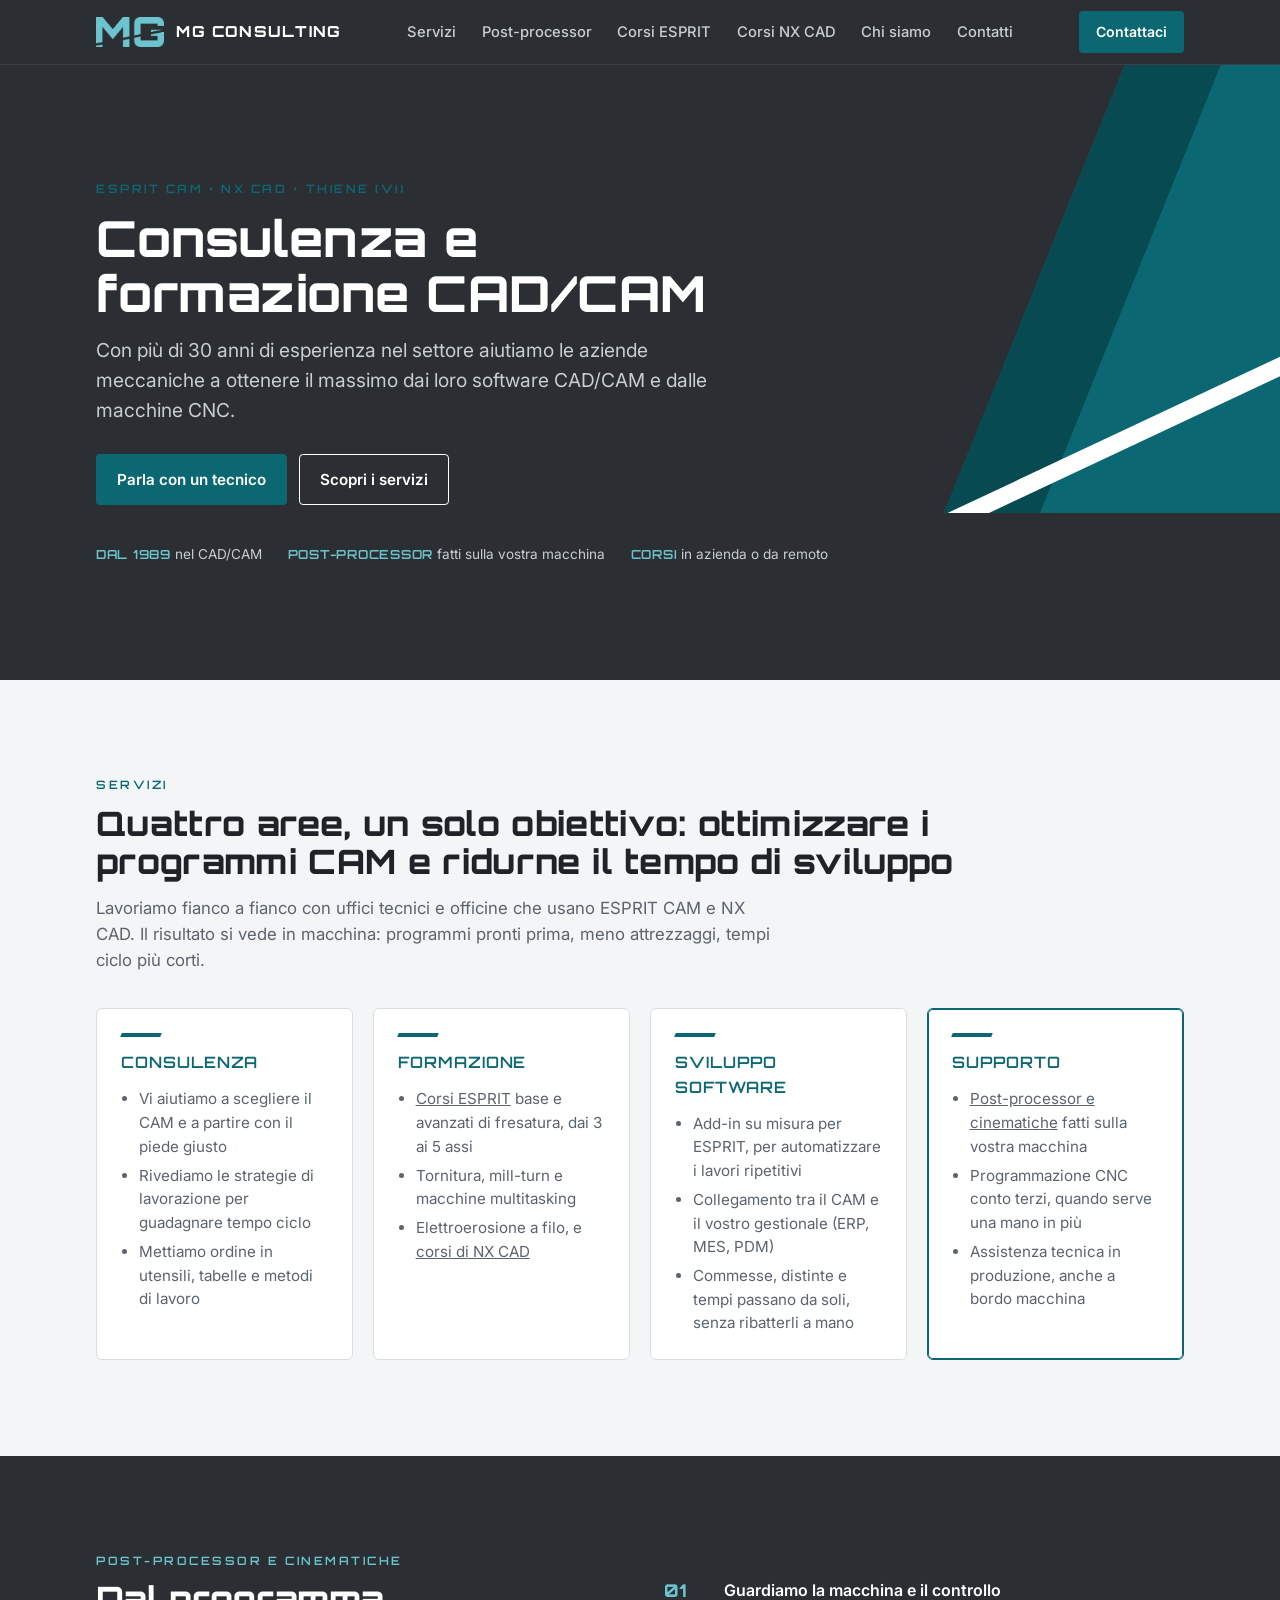
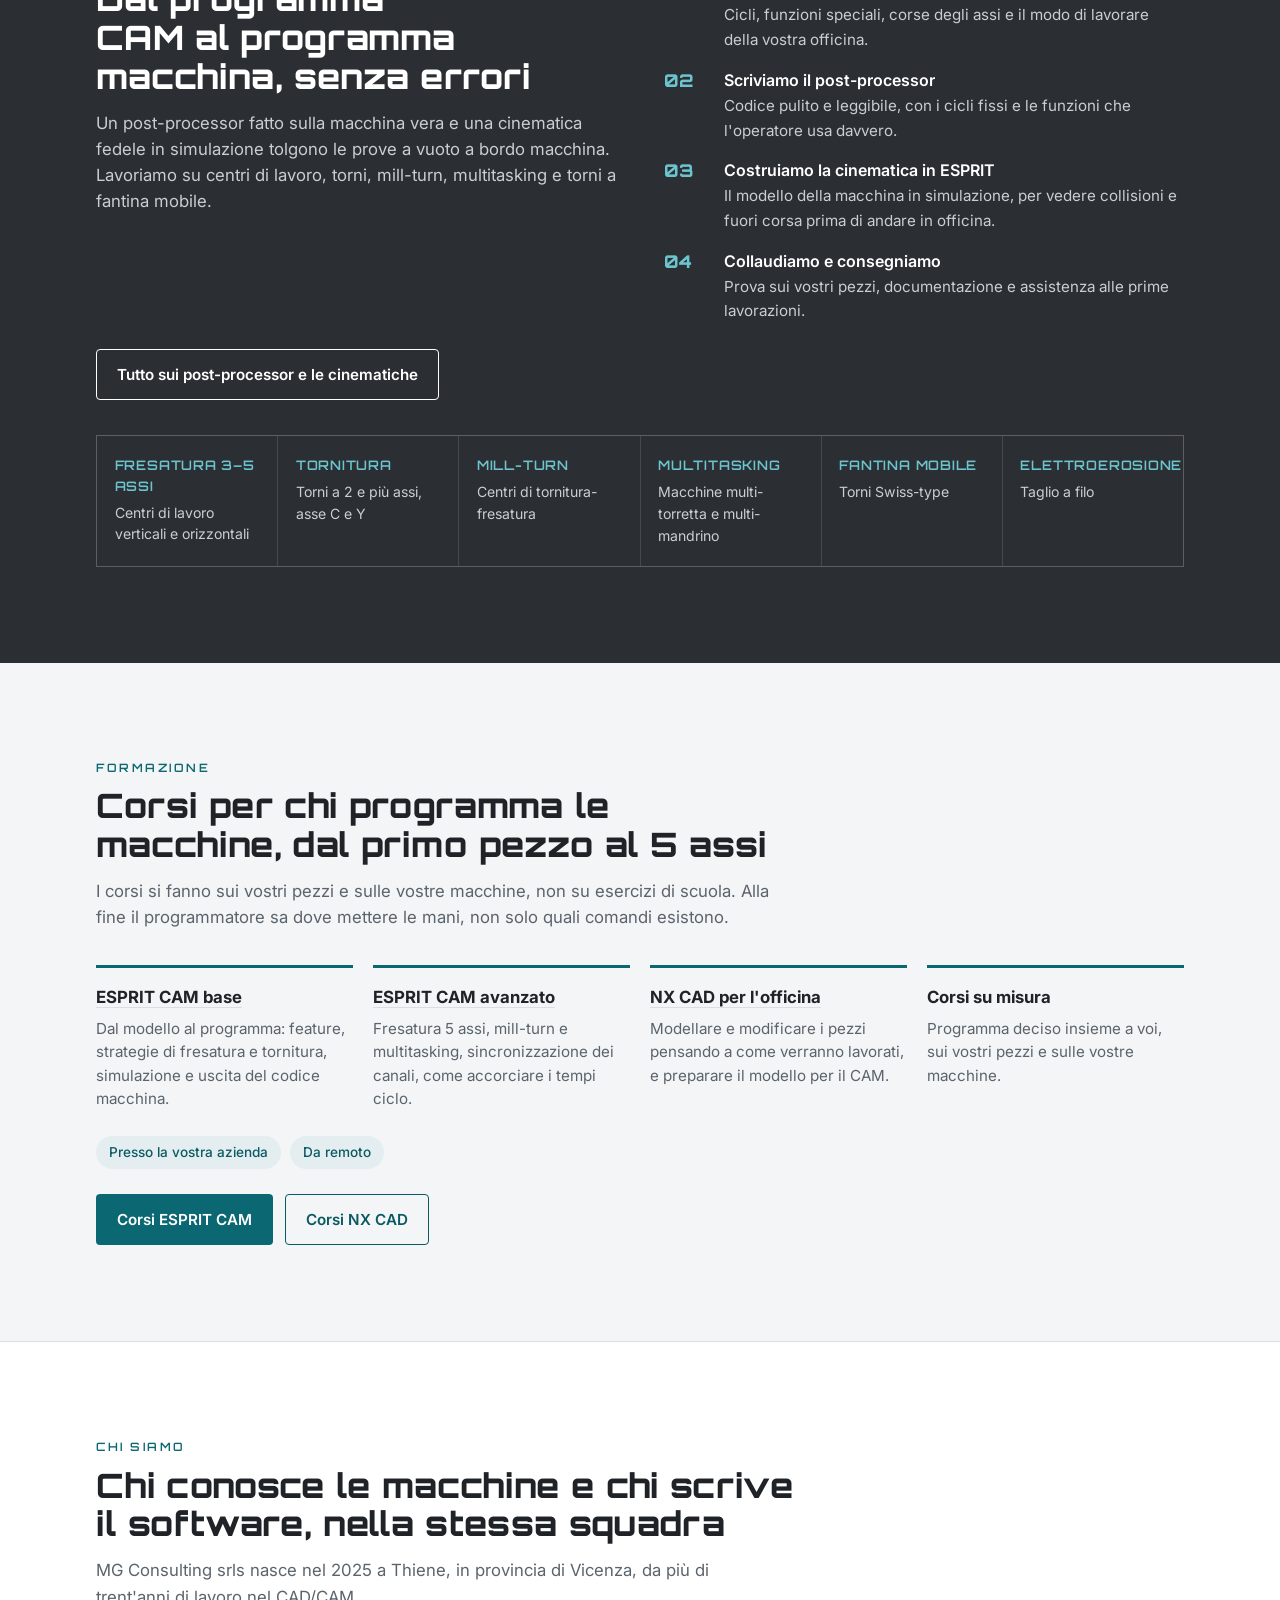
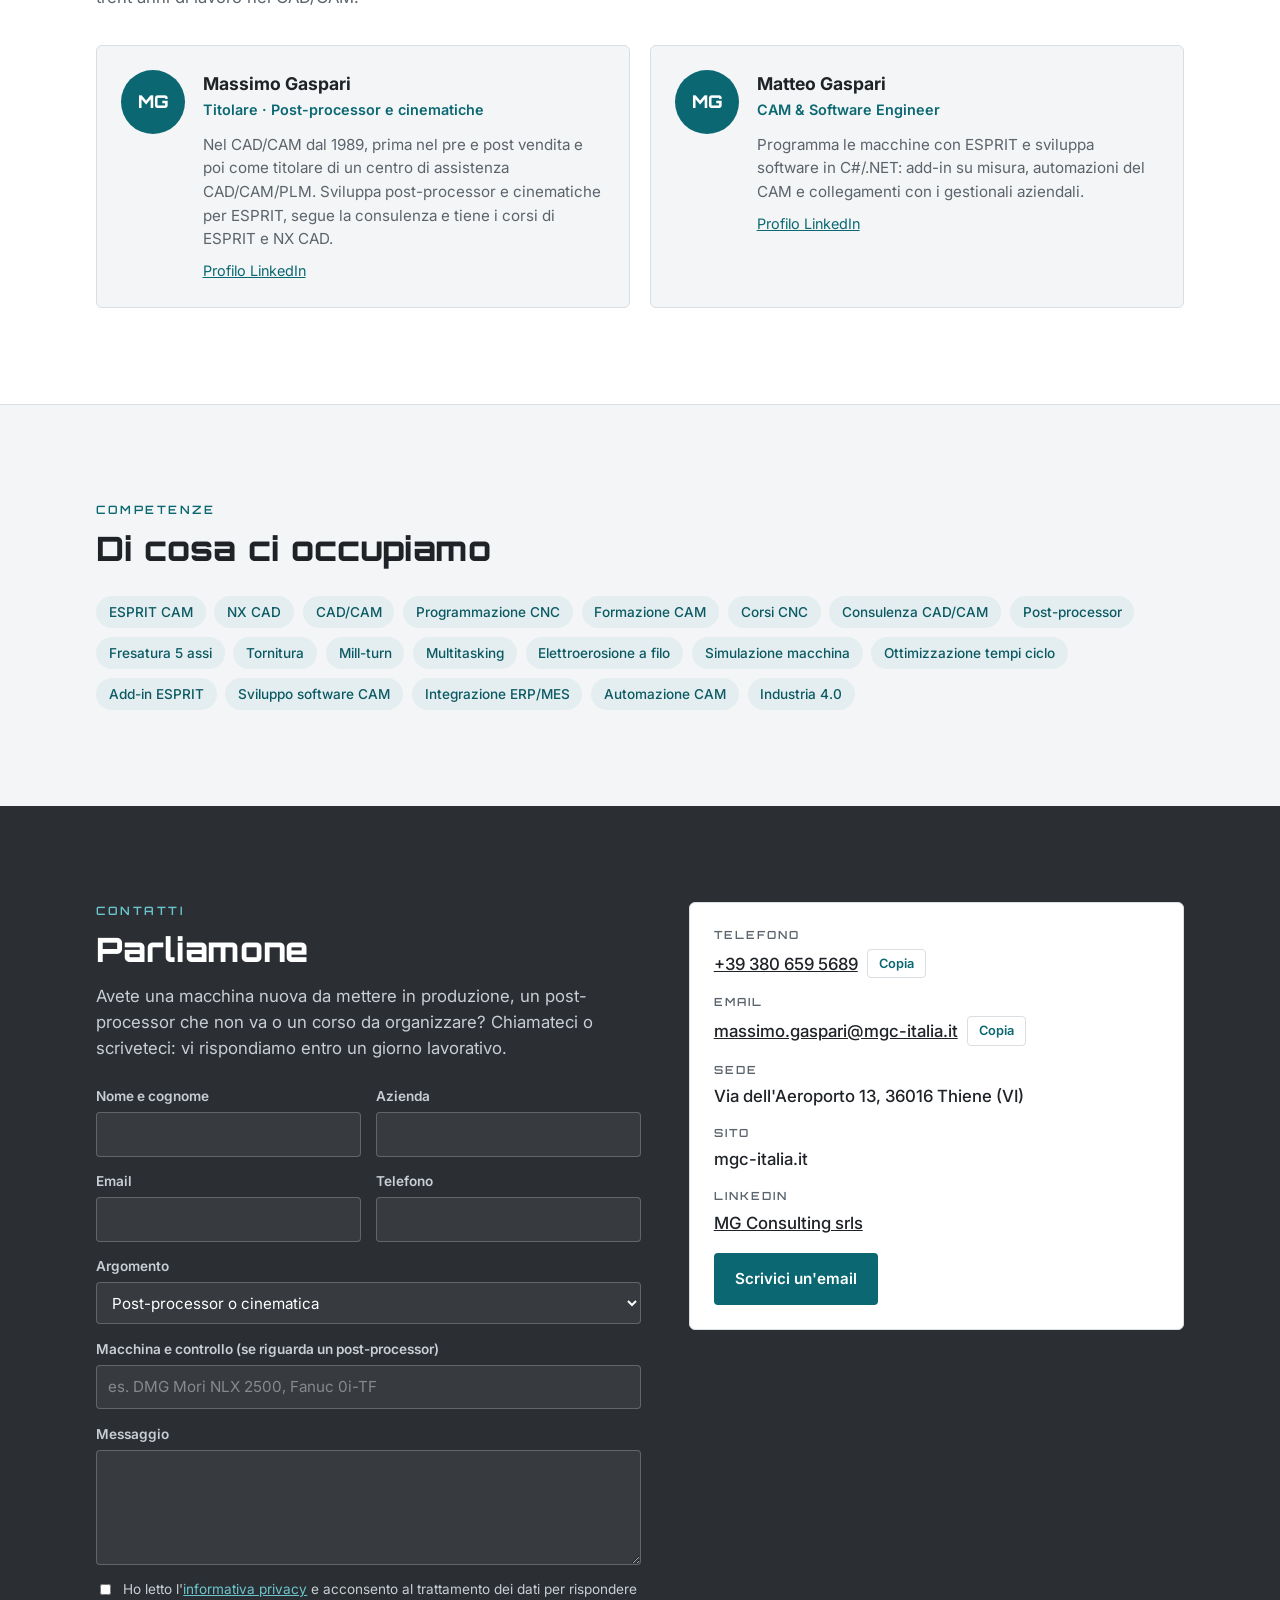
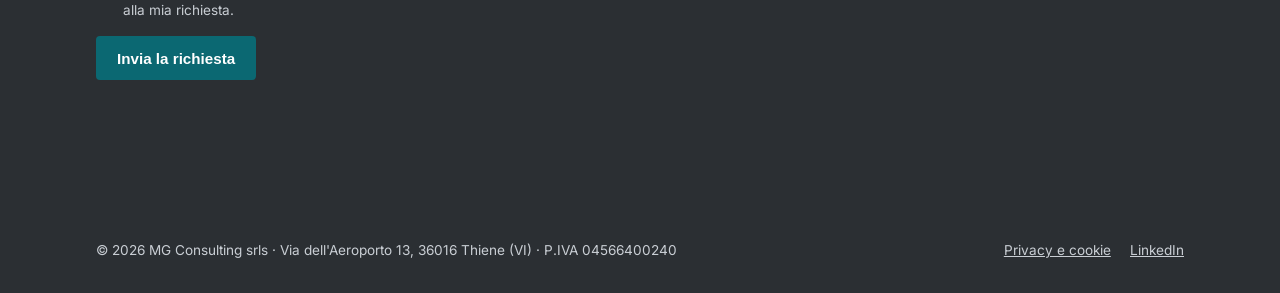
==== commit e88e71ca: "Pagine Corsi ESPRIT CAM e Corsi NX CAD, descrizione NX corretta in home - Nuove pagine corsi-esprit." ====
--- a/index.html
+++ b/index.html
@@ -4,13 +4,13 @@
 <meta charset="utf-8">
 <meta name="viewport" content="width=device-width, initial-scale=1">
 <title>MG Consulting srls – Consulenza e formazione CAD/CAM su ESPRIT e NX | Thiene (VI)</title>
-<meta name="description" content="MG Consulting srls, Thiene (VI): consulenza, formazione, post-processor e cinematiche macchina per ESPRIT CAM e NX CAD. Più di 30 anni di esperienza nel CAD/CAM per aziende meccaniche.">
+<meta name="description" content="MG Consulting srls, Thiene (VI): post-processor e cinematiche macchina per ESPRIT CAM, corsi di ESPRIT CAM e NX CAD, consulenza CAD/CAM. Più di 30 anni di esperienza per le aziende meccaniche.">
 <link rel="canonical" href="https://www.mgc-italia.it/">
 <meta property="og:type" content="website">
 <meta property="og:locale" content="it_IT">
 <meta property="og:site_name" content="MG Consulting srls">
 <meta property="og:title" content="MG Consulting – Consulenza e formazione CAD/CAM">
-<meta property="og:description" content="Consulenza, corsi, post-processor e cinematiche per ESPRIT CAM e NX CAD. Thiene (VI).">
+<meta property="og:description" content="Post-processor e cinematiche per ESPRIT CAM, corsi di ESPRIT CAM e NX CAD, consulenza CAD/CAM. Thiene (VI).">
 <meta property="og:url" content="https://www.mgc-italia.it/">
 <meta property="og:image" content="https://www.mgc-italia.it/assets/img/og-image.png">
 <meta property="og:image:width" content="1200">
@@ -18,7 +18,7 @@
 <meta property="og:image:alt" content="MG Consulting – Consulenza e formazione CAD/CAM">
 <meta name="twitter:card" content="summary_large_image">
 <meta name="twitter:title" content="MG Consulting – Consulenza e formazione CAD/CAM">
-<meta name="twitter:description" content="Consulenza, corsi, post-processor e cinematiche per ESPRIT CAM e NX CAD. Thiene (VI).">
+<meta name="twitter:description" content="Post-processor e cinematiche per ESPRIT CAM, corsi di ESPRIT CAM e NX CAD, consulenza CAD/CAM. Thiene (VI).">
 <meta name="twitter:image" content="https://www.mgc-italia.it/assets/img/og-image.png">
 <meta name="theme-color" content="#2B2F33">
 <link rel="icon" href="favicon.ico" sizes="any">
@@ -33,7 +33,7 @@
   "@context": "https://schema.org",
   "@type": "ProfessionalService",
   "name": "MG Consulting srls",
-  "description": "Consulenza, formazione, post-processor e sviluppo software CAD/CAM su ESPRIT CAM e NX CAD.",
+  "description": "Post-processor, cinematiche e sviluppo software per ESPRIT CAM; consulenza CAD/CAM e corsi di ESPRIT CAM e NX CAD.",
   "url": "https://www.mgc-italia.it/",
   "logo": "https://www.mgc-italia.it/assets/img/logo-quadrato.png",
   "image": "https://www.mgc-italia.it/assets/img/og-image.png",
@@ -69,7 +69,8 @@
       <ul id="menu-links">
         <li><a href="#servizi">Servizi</a></li>
         <li><a href="post-processor.html">Post-processor</a></li>
-        <li><a href="#formazione">Formazione</a></li>
+        <li><a href="corsi-esprit.html">Corsi ESPRIT</a></li>
+        <li><a href="corsi-nx.html">Corsi NX CAD</a></li>
         <li><a href="#team">Chi siamo</a></li>
         <li><a href="#contatti">Contatti</a></li>
       </ul>
@@ -120,9 +121,9 @@
         <div class="mark" aria-hidden="true"></div>
         <h3>Formazione</h3>
         <ul>
-          <li>Corsi base e avanzati di fresatura, dai 3 ai 5 assi</li>
+          <li><a href="corsi-esprit.html">Corsi ESPRIT</a> base e avanzati di fresatura, dai 3 ai 5 assi</li>
           <li>Tornitura, mill-turn e macchine multitasking</li>
-          <li>Elettroerosione a filo</li>
+          <li>Elettroerosione a filo, e <a href="corsi-nx.html">corsi di NX CAD</a></li>
         </ul>
       </article>
       <article class="card">
@@ -181,15 +182,16 @@
     <h2>Corsi per chi programma le macchine, dal primo pezzo al 5 assi</h2>
     <p class="lead">I corsi si fanno sui vostri pezzi e sulle vostre macchine, non su esercizi di scuola. Alla fine il programmatore sa dove mettere le mani, non solo quali comandi esistono.</p>
     <div class="courses">
-      <div class="course"><h3>ESPRIT CAM base</h3><p>Dal modello al programma: feature, strategie di fresatura e tornitura, simulazione e uscita del codice macchina.</p></div>
-      <div class="course"><h3>ESPRIT CAM avanzato</h3><p>Fresatura 5 assi, mill-turn e multitasking, sincronizzazione dei canali, come accorciare i tempi ciclo.</p></div>
-      <div class="course"><h3>NX CAD per l'officina</h3><p>Modellare e modificare i pezzi pensando a come verranno lavorati, e preparare il modello per il CAM.</p></div>
+      <div class="course"><h3><a href="corsi-esprit.html#programmi">ESPRIT CAM base</a></h3><p>Dal modello al programma: feature, strategie di fresatura e tornitura, simulazione e uscita del codice macchina.</p></div>
+      <div class="course"><h3><a href="corsi-esprit.html#programmi">ESPRIT CAM avanzato</a></h3><p>Fresatura 5 assi, mill-turn e multitasking, sincronizzazione dei canali, come accorciare i tempi ciclo.</p></div>
+      <div class="course"><h3><a href="corsi-nx.html#programmi">NX CAD per l'officina</a></h3><p>Modellare e modificare i pezzi pensando a come verranno lavorati, e preparare il modello per il CAM.</p></div>
       <div class="course"><h3>Corsi su misura</h3><p>Programma deciso insieme a voi, sui vostri pezzi e sulle vostre macchine.</p></div>
     </div>
     <div class="modes">
       <span class="chip">Presso la vostra azienda</span>
       <span class="chip">Da remoto</span>
     </div>
+    <p style="display:flex;flex-wrap:wrap;gap:.75rem;margin-top:1.6rem"><a class="btn btn-primary" href="corsi-esprit.html">Corsi ESPRIT CAM</a><a class="btn btn-outline" href="corsi-nx.html">Corsi NX CAD</a></p>
   </div>
 </section>
 
--- a/assets/css/style.css
+++ b/assets/css/style.css
@@ -44,14 +44,14 @@
 .brand span{font-family:var(--display);font-weight:800;font-size:.95rem;letter-spacing:.08em;white-space:nowrap}
 .nav ul{list-style:none;margin:0;padding:0;display:flex;gap:1.6rem;font-size:.92rem;font-weight:500}
 .nav ul a{text-decoration:none;color:var(--band-fg-2);white-space:nowrap}
-.nav ul a:hover{color:var(--band-fg)}
+.nav ul a:hover,.nav ul a[aria-current="page"]{color:var(--band-fg)}
 .nav .btn{padding:.55rem 1rem;font-size:.88rem}
 .menu-toggle{display:none;background:transparent;color:var(--band-fg);border:1.5px solid rgba(255,255,255,.35);border-radius:4px;padding:.5rem .8rem;font:inherit;font-size:.88rem;font-weight:600;cursor:pointer}
 .menu-toggle:hover{border-color:var(--band-fg)}
 .menu-toggle[aria-expanded="true"]{background:rgba(255,255,255,.08)}
-/* Sotto i 900px la lista dei link sparisce e compare il bottone "Menu";
+/* Sotto i 1080px la lista dei link sparisce e compare il bottone "Menu" (sei voci non ci stanno prima);
    il pannello si apre sotto l'header (position:absolute rispetto all'header, che è sticky) */
-@media (max-width:900px){
+@media (max-width:1080px){
   .nav{gap:.75rem}
   .menu{margin-left:auto}
   .menu-toggle{display:inline-flex;align-items:center}
@@ -157,7 +157,13 @@
 .form-status{font-size:.9rem;min-height:1.2em}
 .form-status.ok{color:var(--teal-light)}
 .form-status.err{color:#FFB4A8}
-/* Pagina interna (post-processor) */
+/* Bottone con bordo sulle sezioni chiare (il .btn-ghost è pensato per le bande scure) */
+.btn-outline{border-color:var(--chip-fg);color:var(--chip-fg)}
+.btn-outline:hover{background:var(--chip)}
+/* Titoli dei corsi in home: link alla pagina del corso */
+.course h3 a{color:inherit;text-decoration-color:var(--line);text-underline-offset:4px}
+.course h3 a:hover{color:var(--accent)}
+/* Pagine interne (post-processor, corsi) */
 .page-hero{background:var(--band);color:var(--band-fg);padding-block:clamp(48px,7vw,80px)}
 .page-hero h1{font-family:var(--display);font-weight:800;font-size:clamp(1.6rem,3.8vw,2.6rem);line-height:1.15;letter-spacing:.01em}
 .page-hero .lead{color:var(--band-fg-2)}
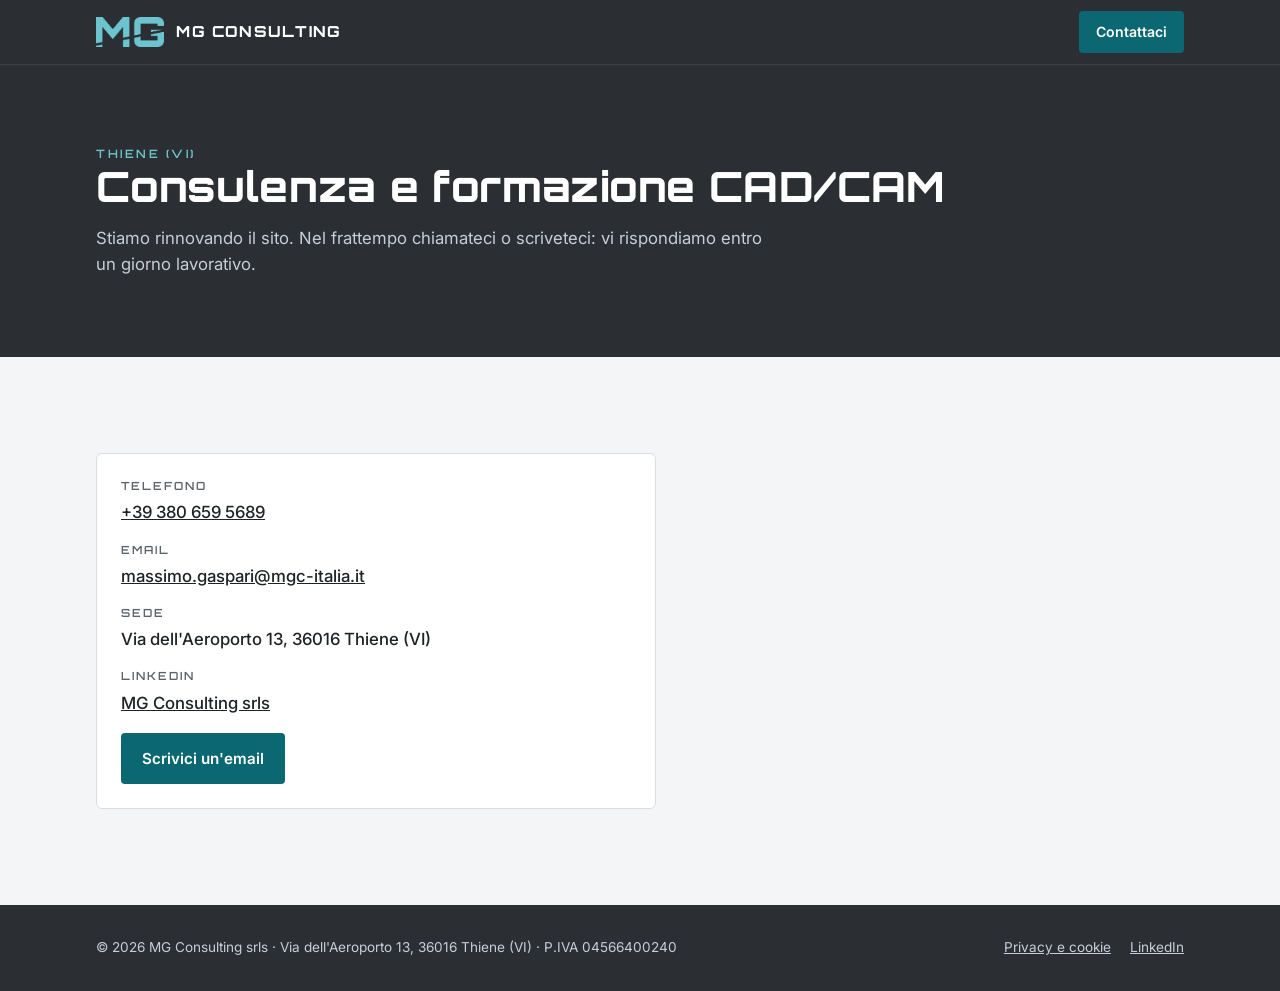
==== commit a3aebc5a: "Sito in stand by in attesa delle verifiche con Hexagon e Siemens - Home sostituita da una pagina con" ====
--- a/index.html
+++ b/index.html
@@ -3,23 +3,15 @@
 <head>
 <meta charset="utf-8">
 <meta name="viewport" content="width=device-width, initial-scale=1">
-<title>MG Consulting srls – Consulenza e formazione CAD/CAM su ESPRIT e NX | Thiene (VI)</title>
-<meta name="description" content="MG Consulting srls, Thiene (VI): post-processor e cinematiche macchina per ESPRIT CAM, corsi di ESPRIT CAM e NX CAD, consulenza CAD/CAM. Più di 30 anni di esperienza per le aziende meccaniche.">
+<title>MG Consulting srls – Thiene (VI)</title>
+<meta name="description" content="MG Consulting srls, Thiene (VI): consulenza e formazione CAD/CAM per le aziende meccaniche. Sito in aggiornamento: contatti, telefono ed email.">
 <link rel="canonical" href="https://www.mgc-italia.it/">
 <meta property="og:type" content="website">
 <meta property="og:locale" content="it_IT">
 <meta property="og:site_name" content="MG Consulting srls">
-<meta property="og:title" content="MG Consulting – Consulenza e formazione CAD/CAM">
-<meta property="og:description" content="Post-processor e cinematiche per ESPRIT CAM, corsi di ESPRIT CAM e NX CAD, consulenza CAD/CAM. Thiene (VI).">
+<meta property="og:title" content="MG Consulting srls – Thiene (VI)">
+<meta property="og:description" content="Consulenza e formazione CAD/CAM. Sito in aggiornamento.">
 <meta property="og:url" content="https://www.mgc-italia.it/">
-<meta property="og:image" content="https://www.mgc-italia.it/assets/img/og-image.png">
-<meta property="og:image:width" content="1200">
-<meta property="og:image:height" content="630">
-<meta property="og:image:alt" content="MG Consulting – Consulenza e formazione CAD/CAM">
-<meta name="twitter:card" content="summary_large_image">
-<meta name="twitter:title" content="MG Consulting – Consulenza e formazione CAD/CAM">
-<meta name="twitter:description" content="Post-processor e cinematiche per ESPRIT CAM, corsi di ESPRIT CAM e NX CAD, consulenza CAD/CAM. Thiene (VI).">
-<meta name="twitter:image" content="https://www.mgc-italia.it/assets/img/og-image.png">
 <meta name="theme-color" content="#2B2F33">
 <link rel="icon" href="favicon.ico" sizes="any">
 <link rel="icon" type="image/png" sizes="32x32" href="assets/img/favicon-32.png">
@@ -33,248 +25,47 @@
   "@context": "https://schema.org",
   "@type": "ProfessionalService",
   "name": "MG Consulting srls",
-  "description": "Post-processor, cinematiche e sviluppo software per ESPRIT CAM; consulenza CAD/CAM e corsi di ESPRIT CAM e NX CAD.",
   "url": "https://www.mgc-italia.it/",
-  "logo": "https://www.mgc-italia.it/assets/img/logo-quadrato.png",
-  "image": "https://www.mgc-italia.it/assets/img/og-image.png",
   "telephone": "+39 380 659 5689",
   "email": "massimo.gaspari@mgc-italia.it",
   "vatID": "IT04566400240",
-  "foundingDate": "2025",
-  "address": {
-    "@type": "PostalAddress",
-    "streetAddress": "Via dell'Aeroporto 13",
-    "postalCode": "36016",
-    "addressLocality": "Thiene",
-    "addressRegion": "VI",
-    "addressCountry": "IT"
-  },
-  "sameAs": ["https://www.linkedin.com/company/mg-consulting-cadcam/"],
-  "knowsAbout": ["ESPRIT CAM", "NX CAD", "Post-processor", "Programmazione CNC", "Formazione CAD/CAM"]
+  "address": {"@type": "PostalAddress", "streetAddress": "Via dell'Aeroporto 13", "postalCode": "36016", "addressLocality": "Thiene", "addressRegion": "VI", "addressCountry": "IT"},
+  "sameAs": ["https://www.linkedin.com/company/mg-consulting-cadcam/"]
 }
 </script>
 </head>
 <body>
-<!-- Link "salta al contenuto": visibile solo quando riceve il focus da tastiera -->
+<!-- Pagina temporanea: il sito completo è nel branch "sito-completo" del repository -->
 <a class="skip" href="#top">Vai al contenuto</a>
 <header>
   <div class="wrap nav">
-    <a class="brand" href="#top" aria-label="MG Consulting, inizio pagina">
+    <span class="brand">
       <img src="assets/img/logo-chiaro.png" alt="" width="68" height="30">
       <span>MG CONSULTING</span>
-    </a>
-    <nav class="menu" aria-label="Principale">
-      <!-- Bottone visibile solo su schermi stretti: apre/chiude la lista dei link -->
-      <button class="menu-toggle" type="button" aria-expanded="false" aria-controls="menu-links">Menu</button>
-      <ul id="menu-links">
-        <li><a href="#servizi">Servizi</a></li>
-        <li><a href="post-processor.html">Post-processor</a></li>
-        <li><a href="corsi-esprit.html">Corsi ESPRIT</a></li>
-        <li><a href="corsi-nx.html">Corsi NX CAD</a></li>
-        <li><a href="#team">Chi siamo</a></li>
-        <li><a href="#contatti">Contatti</a></li>
-      </ul>
-    </nav>
+    </span>
     <a class="btn btn-primary" href="#contatti">Contattaci</a>
   </div>
 </header>
 
 <main id="top">
-<section class="hero">
-  <svg class="cut" viewBox="0 0 1600 560" preserveAspectRatio="xMaxYMid slice" aria-hidden="true" focusable="false">
-    <polygon points="1180,560 1600,560 1600,0 1406,0" fill="#0B6872"/>
-    <polygon points="1180,560 1300,560 1526,0 1406,0" fill="#084A51"/>
-    <line x1="1040" y1="640" x2="1700" y2="330" stroke="#FFFFFF" stroke-width="22"/>
-  </svg>
+<section class="page-hero band">
   <div class="wrap">
-    <p class="eyebrow">ESPRIT CAM · NX CAD · Thiene (VI)</p>
+    <p class="eyebrow">Thiene (VI)</p>
     <h1>Consulenza e formazione CAD/CAM</h1>
-    <p class="lead">Con più di 30 anni di esperienza nel settore aiutiamo le aziende meccaniche a ottenere il massimo dai loro software CAD/CAM e dalle macchine CNC.</p>
-    <div class="cta">
-      <a class="btn btn-primary" href="#contatti">Parla con un tecnico</a>
-      <a class="btn btn-ghost" href="#servizi">Scopri i servizi</a>
-    </div>
-    <div class="facts">
-      <div><b>DAL 1989</b> nel CAD/CAM</div>
-      <div><b>POST-PROCESSOR</b> fatti sulla vostra macchina</div>
-      <div><b>CORSI</b> in azienda o da remoto</div>
-    </div>
+    <p class="lead" style="margin-top:.9rem">Stiamo rinnovando il sito. Nel frattempo chiamateci o scriveteci: vi rispondiamo entro un giorno lavorativo.</p>
   </div>
 </section>
 
-<section id="servizi">
+<section id="contatti">
   <div class="wrap">
-    <p class="eyebrow">Servizi</p>
-    <h2>Quattro aree, un solo obiettivo: ottimizzare i programmi CAM e ridurne il tempo di sviluppo</h2>
-    <p class="lead">Lavoriamo fianco a fianco con uffici tecnici e officine che usano ESPRIT CAM e NX CAD. Il risultato si vede in macchina: programmi pronti prima, meno attrezzaggi, tempi ciclo più corti.</p>
-    <div class="grid grid-4">
-      <article class="card">
-        <div class="mark" aria-hidden="true"></div>
-        <h3>Consulenza</h3>
-        <ul>
-          <li>Vi aiutiamo a scegliere il CAM e a partire con il piede giusto</li>
-          <li>Rivediamo le strategie di lavorazione per guadagnare tempo ciclo</li>
-          <li>Mettiamo ordine in utensili, tabelle e metodi di lavoro</li>
-        </ul>
-      </article>
-      <article class="card">
-        <div class="mark" aria-hidden="true"></div>
-        <h3>Formazione</h3>
-        <ul>
-          <li><a href="corsi-esprit.html">Corsi ESPRIT</a> base e avanzati di fresatura, dai 3 ai 5 assi</li>
-          <li>Tornitura, mill-turn e macchine multitasking</li>
-          <li>Elettroerosione a filo, e <a href="corsi-nx.html">corsi di NX CAD</a></li>
-        </ul>
-      </article>
-      <article class="card">
-        <div class="mark" aria-hidden="true"></div>
-        <h3>Sviluppo software</h3>
-        <ul>
-          <li>Add-in su misura per ESPRIT, per automatizzare i lavori ripetitivi</li>
-          <li>Collegamento tra il CAM e il vostro gestionale (ERP, MES, PDM)</li>
-          <li>Commesse, distinte e tempi passano da soli, senza ribatterli a mano</li>
-        </ul>
-      </article>
-      <article class="card main">
-        <div class="mark" aria-hidden="true"></div>
-        <h3>Supporto</h3>
-        <ul>
-          <li><a href="post-processor.html">Post-processor e cinematiche</a> fatti sulla vostra macchina</li>
-          <li>Programmazione CNC conto terzi, quando serve una mano in più</li>
-          <li>Assistenza tecnica in produzione, anche a bordo macchina</li>
-        </ul>
-      </article>
-    </div>
-  </div>
-</section>
-
-<section id="post" class="band">
-  <div class="wrap">
-    <div class="two">
-      <div>
-        <p class="eyebrow">Post-processor e cinematiche</p>
-        <h2>Dal programma CAM al programma macchina, senza errori</h2>
-        <p class="lead">Un post-processor fatto sulla macchina vera e una cinematica fedele in simulazione tolgono le prove a vuoto a bordo macchina. Lavoriamo su centri di lavoro, torni, mill-turn, multitasking e torni a fantina mobile.</p>
-      </div>
-      <ol class="steps">
-        <li><div><b>Guardiamo la macchina e il controllo</b><span>Cicli, funzioni speciali, corse degli assi e il modo di lavorare della vostra officina.</span></div></li>
-        <li><div><b>Scriviamo il post-processor</b><span>Codice pulito e leggibile, con i cicli fissi e le funzioni che l'operatore usa davvero.</span></div></li>
-        <li><div><b>Costruiamo la cinematica in ESPRIT</b><span>Il modello della macchina in simulazione, per vedere collisioni e fuori corsa prima di andare in officina.</span></div></li>
-        <li><div><b>Collaudiamo e consegniamo</b><span>Prova sui vostri pezzi, documentazione e assistenza alle prime lavorazioni.</span></div></li>
-      </ol>
-    </div>
-    <p style="margin-top:1.6rem"><a class="btn btn-ghost" href="post-processor.html">Tutto sui post-processor e le cinematiche</a></p>
-    <!-- role="list" esplicito: con list-style:none alcuni screen reader perdono la semantica di lista -->
-    <ul class="machines" role="list" aria-label="Tipi di lavorazione coperti">
-      <li><b>FRESATURA 3–5 ASSI</b><span>Centri di lavoro verticali e orizzontali</span></li>
-      <li><b>TORNITURA</b><span>Torni a 2 e più assi, asse C e Y</span></li>
-      <li><b>MILL-TURN</b><span>Centri di tornitura-fresatura</span></li>
-      <li><b>MULTITASKING</b><span>Macchine multi-torretta e multi-mandrino</span></li>
-      <li><b>FANTINA MOBILE</b><span>Torni Swiss-type</span></li>
-      <li><b>ELETTROEROSIONE</b><span>Taglio a filo</span></li>
-    </ul>
-  </div>
-</section>
-
-<section id="formazione">
-  <div class="wrap">
-    <p class="eyebrow">Formazione</p>
-    <h2>Corsi per chi programma le macchine, dal primo pezzo al 5 assi</h2>
-    <p class="lead">I corsi si fanno sui vostri pezzi e sulle vostre macchine, non su esercizi di scuola. Alla fine il programmatore sa dove mettere le mani, non solo quali comandi esistono.</p>
-    <div class="courses">
-      <div class="course"><h3><a href="corsi-esprit.html#programmi">ESPRIT CAM base</a></h3><p>Dal modello al programma: feature, strategie di fresatura e tornitura, simulazione e uscita del codice macchina.</p></div>
-      <div class="course"><h3><a href="corsi-esprit.html#programmi">ESPRIT CAM avanzato</a></h3><p>Fresatura 5 assi, mill-turn e multitasking, sincronizzazione dei canali, come accorciare i tempi ciclo.</p></div>
-      <div class="course"><h3><a href="corsi-nx.html#programmi">NX CAD per l'officina</a></h3><p>Modellare e modificare i pezzi pensando a come verranno lavorati, e preparare il modello per il CAM.</p></div>
-      <div class="course"><h3>Corsi su misura</h3><p>Programma deciso insieme a voi, sui vostri pezzi e sulle vostre macchine.</p></div>
-    </div>
-    <div class="modes">
-      <span class="chip">Presso la vostra azienda</span>
-      <span class="chip">Da remoto</span>
-    </div>
-    <p style="display:flex;flex-wrap:wrap;gap:.75rem;margin-top:1.6rem"><a class="btn btn-primary" href="corsi-esprit.html">Corsi ESPRIT CAM</a><a class="btn btn-outline" href="corsi-nx.html">Corsi NX CAD</a></p>
-  </div>
-</section>
-
-<section id="team" class="team">
-  <div class="wrap">
-    <p class="eyebrow">Chi siamo</p>
-    <h2>Chi conosce le macchine e chi scrive il software, nella stessa squadra</h2>
-    <p class="lead">MG Consulting srls nasce nel 2025 a Thiene, in provincia di Vicenza, da più di trent'anni di lavoro nel CAD/CAM.</p>
-    <div class="people">
-      <article class="person">
-        <div class="avatar" aria-hidden="true">MG</div>
-        <div>
-          <h3>Massimo Gaspari</h3>
-          <p class="role">Titolare · Post-processor e cinematiche</p>
-          <p>Nel CAD/CAM dal 1989, prima nel pre e post vendita e poi come titolare di un centro di assistenza CAD/CAM/PLM. Sviluppa post-processor e cinematiche per ESPRIT, segue la consulenza e tiene i corsi di ESPRIT e NX CAD.</p>
-          <a href="https://www.linkedin.com/in/massimo-gaspari/" target="_blank" rel="noopener" aria-label="Profilo LinkedIn di Massimo Gaspari (si apre in una nuova scheda)">Profilo LinkedIn</a>
-        </div>
-      </article>
-      <article class="person">
-        <div class="avatar" aria-hidden="true">MG</div>
-        <div>
-          <h3>Matteo Gaspari</h3>
-          <p class="role">CAM &amp; Software Engineer</p>
-          <p>Programma le macchine con ESPRIT e sviluppa software in C#/.NET: add-in su misura, automazioni del CAM e collegamenti con i gestionali aziendali.</p>
-          <a href="https://www.linkedin.com/in/matteo-gaspari-7894171b9/" target="_blank" rel="noopener" aria-label="Profilo LinkedIn di Matteo Gaspari (si apre in una nuova scheda)">Profilo LinkedIn</a>
-        </div>
-      </article>
-    </div>
-  </div>
-</section>
-
-<section id="competenze">
-  <div class="wrap">
-    <p class="eyebrow">Competenze</p>
-    <h2>Di cosa ci occupiamo</h2>
-    <div class="tags">
-      <span class="chip">ESPRIT CAM</span><span class="chip">NX CAD</span><span class="chip">CAD/CAM</span><span class="chip">Programmazione CNC</span><span class="chip">Formazione CAM</span><span class="chip">Corsi CNC</span><span class="chip">Consulenza CAD/CAM</span><span class="chip">Post-processor</span><span class="chip">Fresatura 5 assi</span><span class="chip">Tornitura</span><span class="chip">Mill-turn</span><span class="chip">Multitasking</span><span class="chip">Elettroerosione a filo</span><span class="chip">Simulazione macchina</span><span class="chip">Ottimizzazione tempi ciclo</span><span class="chip">Add-in ESPRIT</span><span class="chip">Sviluppo software CAM</span><span class="chip">Integrazione ERP/MES</span><span class="chip">Automazione CAM</span><span class="chip">Industria 4.0</span>
-    </div>
-  </div>
-</section>
-
-<section id="contatti" class="band">
-  <div class="wrap contact">
-    <div>
-      <p class="eyebrow">Contatti</p>
-      <h2>Parliamone</h2>
-      <p class="lead">Avete una macchina nuova da mettere in produzione, un post-processor che non va o un corso da organizzare? Chiamateci o scriveteci: vi rispondiamo entro un giorno lavorativo.</p>
-      <form class="contact-form" novalidate>
-        <div class="f2">
-          <label>Nome e cognome<input type="text" name="nome" id="c-nome" required autocomplete="name"></label>
-          <label>Azienda<input type="text" name="azienda" id="c-azienda" autocomplete="organization"></label>
-        </div>
-        <div class="f2">
-          <label>Email<input type="email" name="email" id="c-email" required autocomplete="email"></label>
-          <label>Telefono<input type="tel" name="telefono" id="c-tel" autocomplete="tel"></label>
-        </div>
-        <label>Argomento
-          <select name="argomento" id="c-arg">
-            <option>Post-processor o cinematica</option>
-            <option>Corso di formazione</option>
-            <option>Consulenza CAM</option>
-            <option>Sviluppo software / add-in</option>
-            <option>Altro</option>
-          </select>
-        </label>
-        <label>Macchina e controllo (se riguarda un post-processor)<input type="text" name="macchina" id="c-mac" placeholder="es. DMG Mori NLX 2500, Fanuc 0i-TF"></label>
-        <label>Messaggio<textarea name="messaggio" id="c-msg" rows="4" required></textarea></label>
-        <label class="check"><input type="checkbox" name="privacy" id="c-priv" required><span>Ho letto l'<a href="privacy.html">informativa privacy</a> e acconsento al trattamento dei dati per rispondere alla mia richiesta.</span></label>
-        <button class="btn btn-primary" type="submit">Invia la richiesta</button>
-        <p class="form-status" role="status" aria-live="polite"></p>
-      </form>
-    </div>
-    <div class="cbox">
+    <div class="cbox" style="max-width:560px">
       <dl>
-        <div><dt>Telefono</dt><dd><a id="tel" href="tel:+393806595689">+39 380 659 5689</a><button class="copy" type="button" data-copy="+39 380 659 5689" data-target="tel" data-label="Numero di telefono" aria-label="Copia il numero di telefono">Copia</button></dd></div>
-        <div><dt>Email</dt><dd><a id="mail" href="mailto:massimo.gaspari@mgc-italia.it">massimo.gaspari@mgc-italia.it</a><button class="copy" type="button" data-copy="massimo.gaspari@mgc-italia.it" data-target="mail" data-label="Indirizzo email" aria-label="Copia l'indirizzo email">Copia</button></dd></div>
+        <div><dt>Telefono</dt><dd><a href="tel:+393806595689">+39 380 659 5689</a></dd></div>
+        <div><dt>Email</dt><dd><a href="mailto:massimo.gaspari@mgc-italia.it">massimo.gaspari@mgc-italia.it</a></dd></div>
         <div><dt>Sede</dt><dd>Via dell'Aeroporto 13, 36016 Thiene (VI)</dd></div>
-        <div><dt>Sito</dt><dd>mgc-italia.it</dd></div>
         <div><dt>LinkedIn</dt><dd><a href="https://www.linkedin.com/company/mg-consulting-cadcam/" target="_blank" rel="noopener" aria-label="MG Consulting srls su LinkedIn (si apre in una nuova scheda)">MG Consulting srls</a></dd></div>
       </dl>
       <a class="btn btn-primary" href="mailto:massimo.gaspari@mgc-italia.it">Scrivici un'email</a>
-      <!-- Regione live: annuncia agli screen reader l'esito dei pulsanti "Copia" -->
-      <span id="copy-live" class="sr-only" aria-live="polite" aria-atomic="true"></span>
     </div>
   </div>
 </section>
@@ -286,7 +77,5 @@
     <nav class="flinks" aria-label="Piè di pagina"><a href="privacy.html">Privacy e cookie</a><a href="https://www.linkedin.com/company/mg-consulting-cadcam/" target="_blank" rel="noopener" aria-label="LinkedIn (si apre in una nuova scheda)">LinkedIn</a></nav>
   </div>
 </footer>
-
-<script src="assets/js/main.js"></script>
 </body>
 </html>
